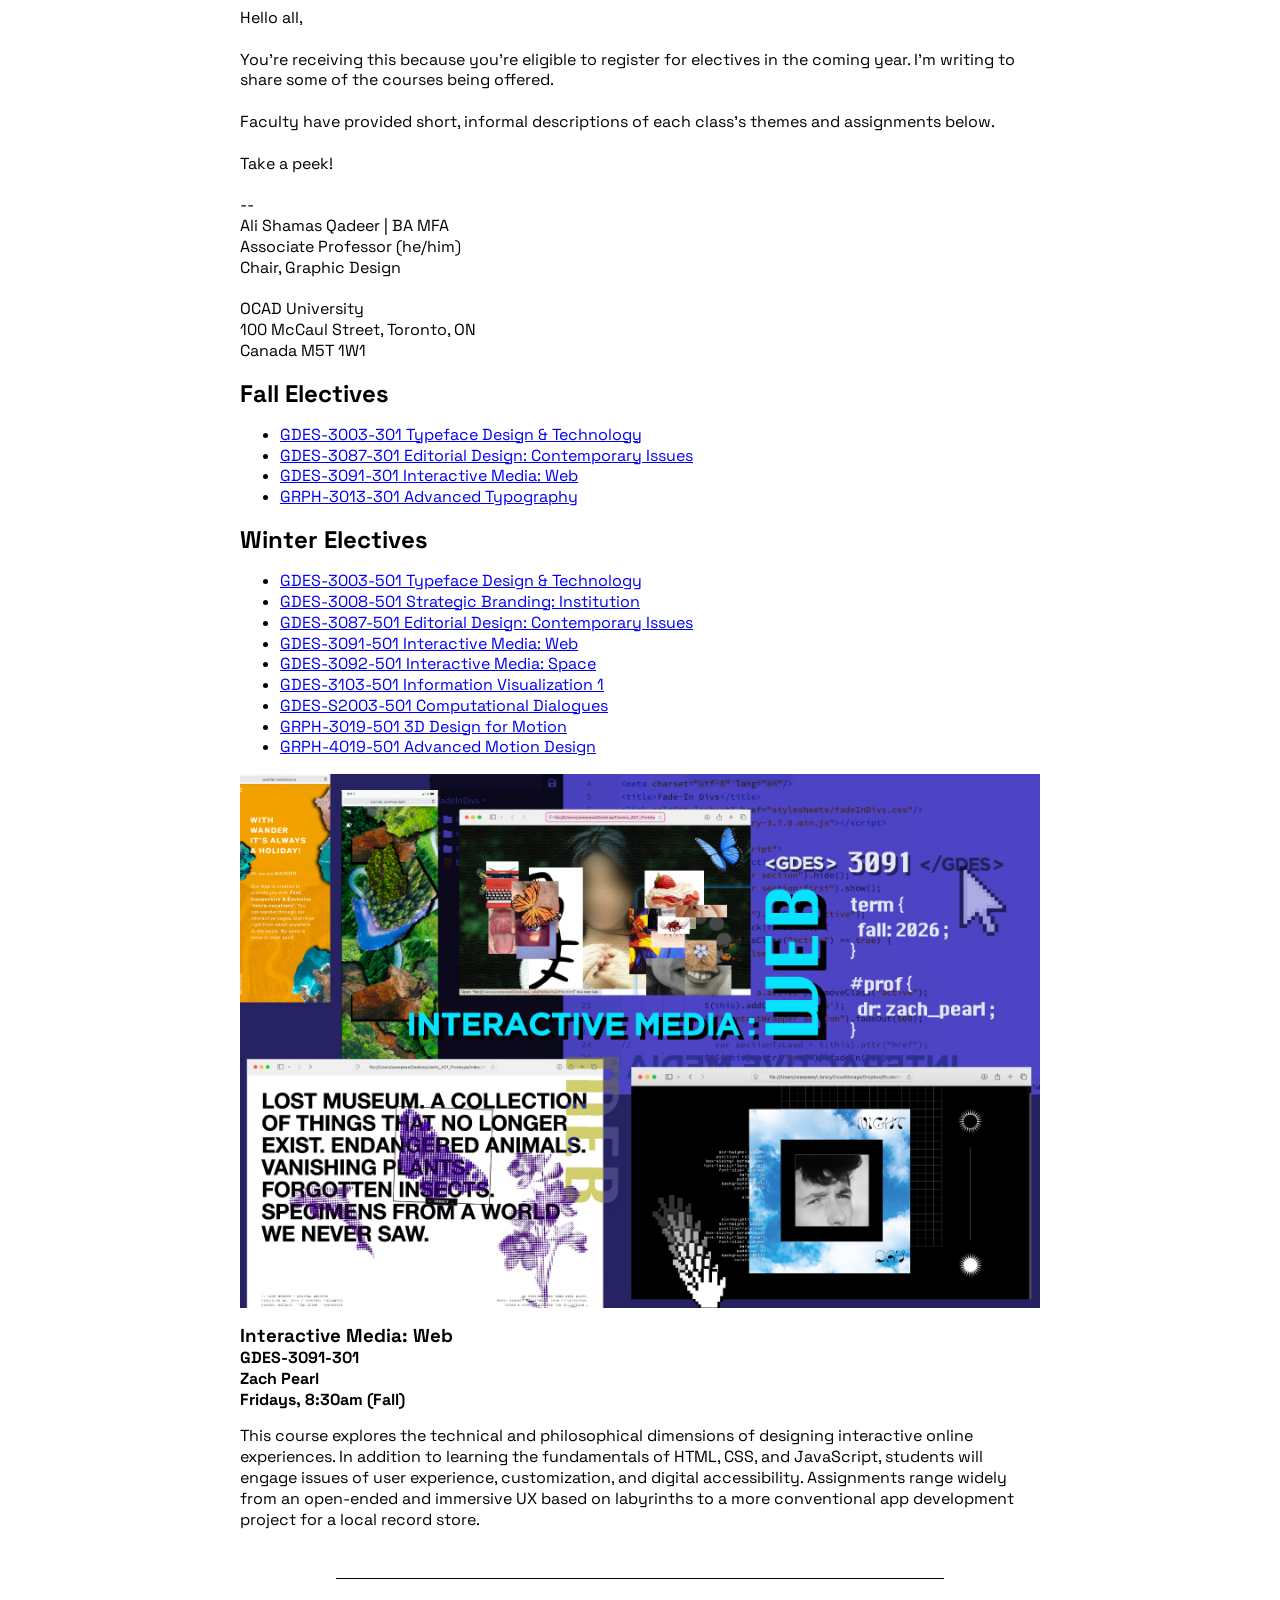
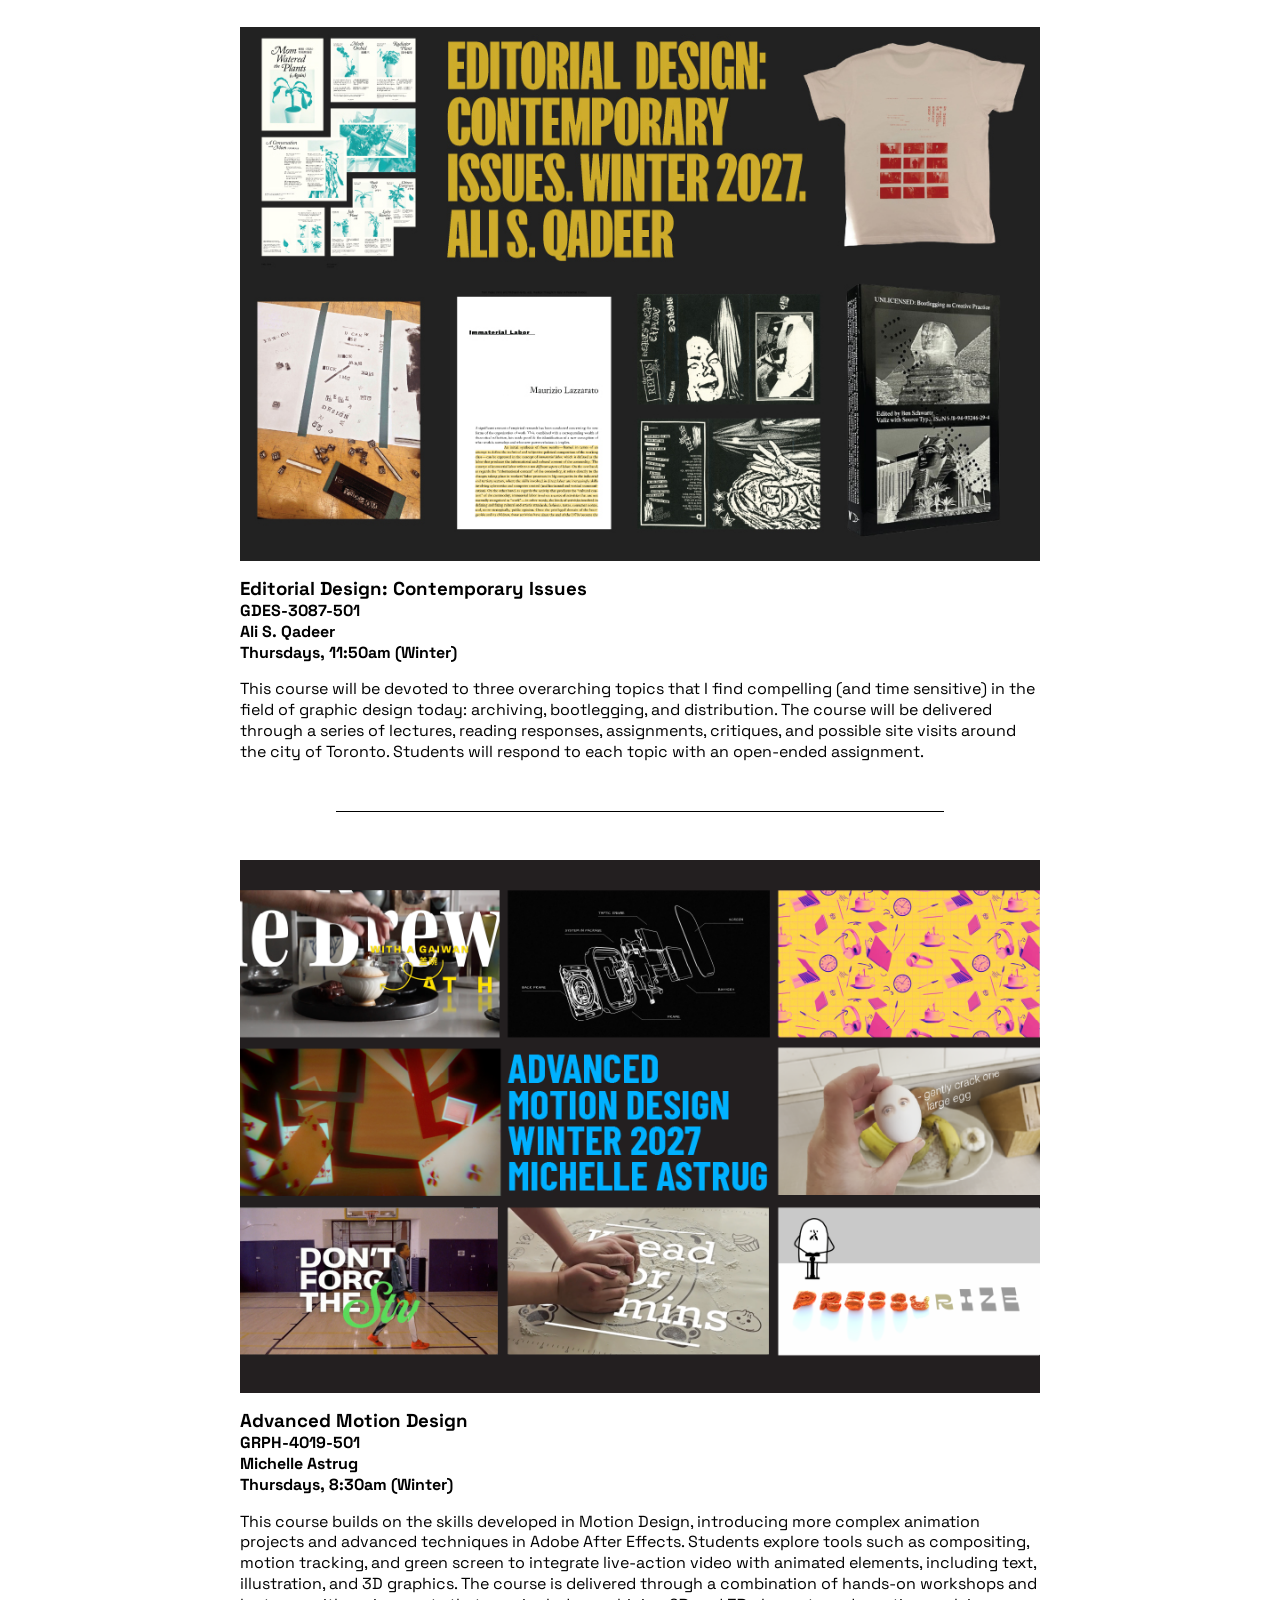
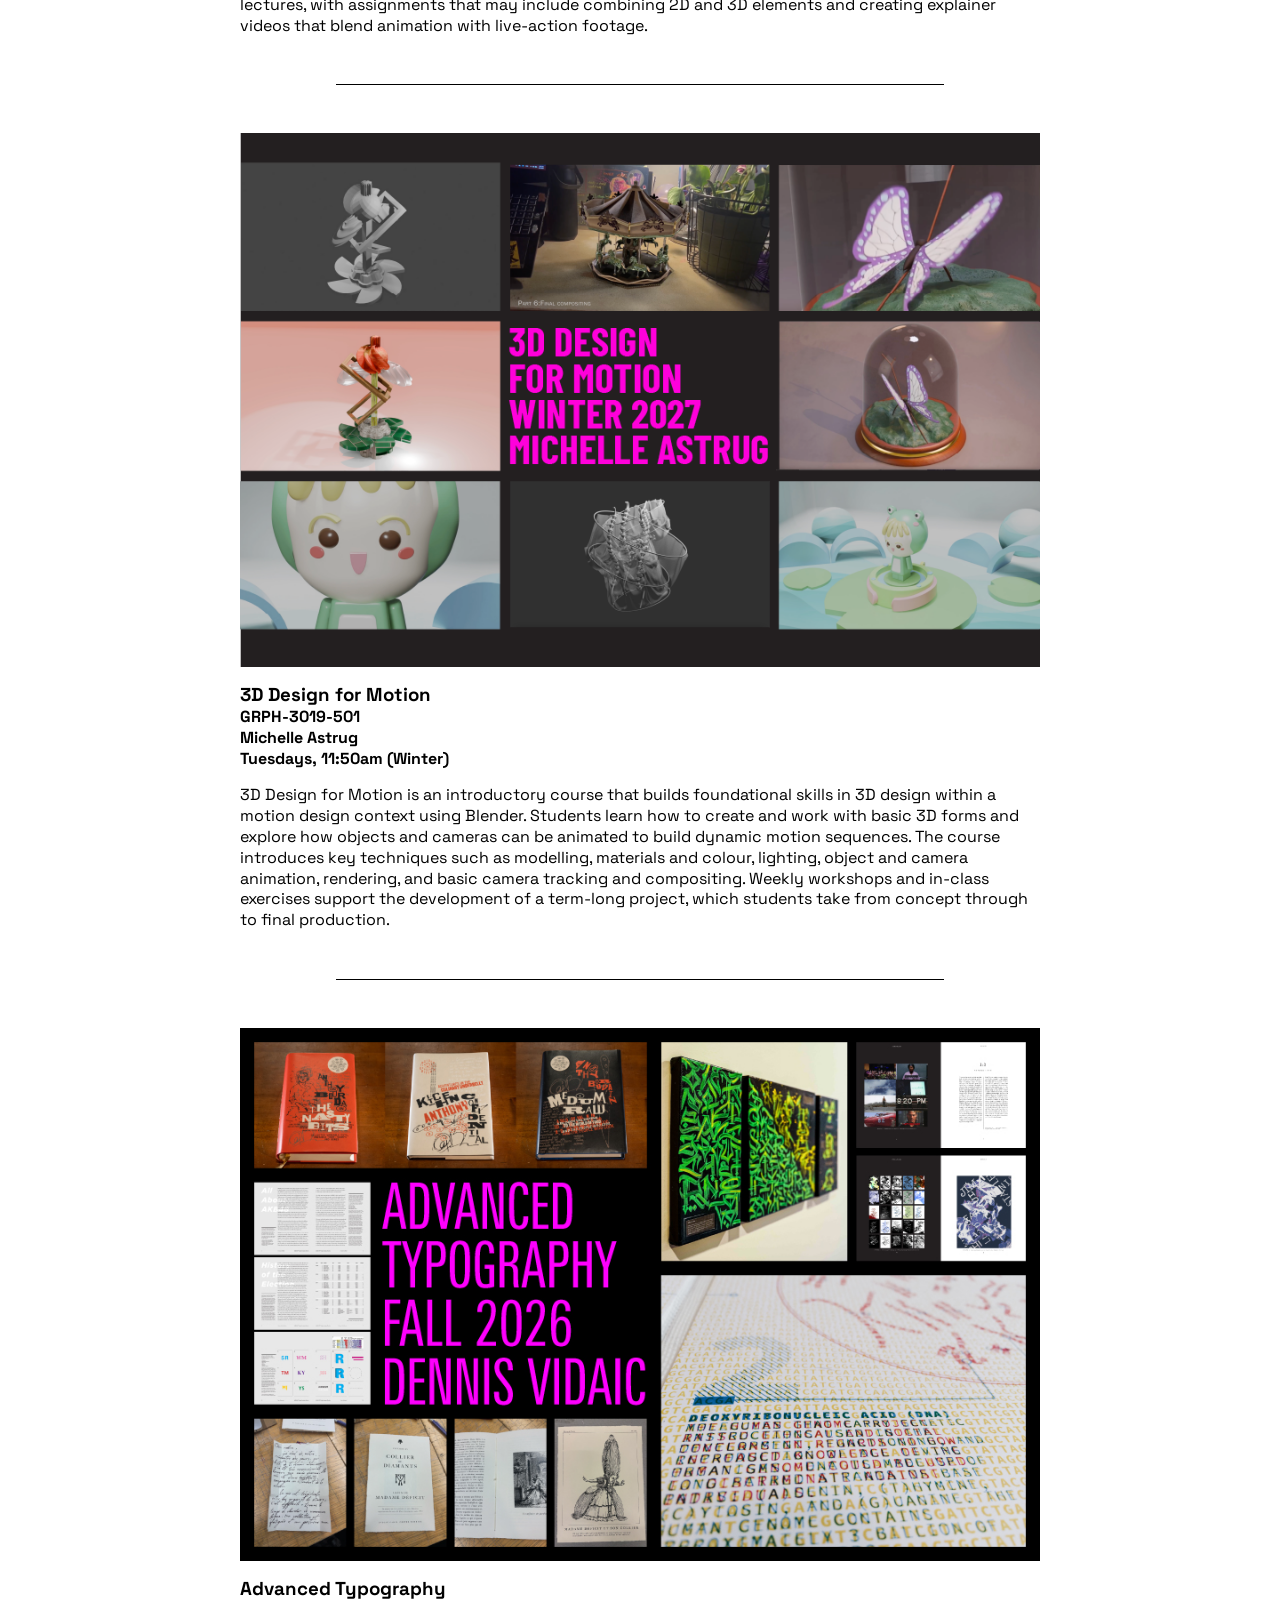
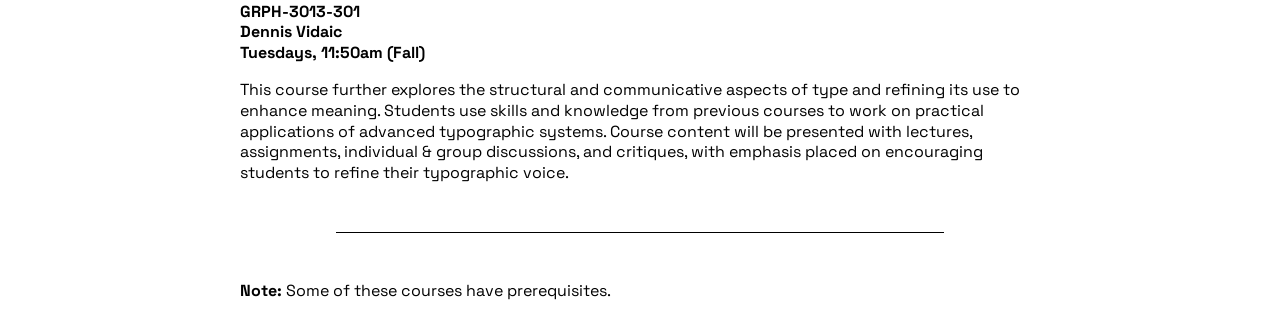
==== index.html @ a7bbde80 "template being built." ====
<html>
    <head>
        <style>

            @import url('https://fonts.googleapis.com/css2?family=Space+Grotesk:wght@300..700&display=swap');
            body {
                font-family:"Space Grotesk", Arial, Helvetica, sans-serif;
                line-height:1.3;
            }


            img {
                max-width:100%;
                margin-bottom:1em;
            }

            .container {
                max-width:800px;
                margin:auto;
            }

            h1, h2, h3, h4 {
                margin: 0;
            }

            p {
                margin-bottom:1em;
            }

            hr {
                border:none;
                border-top:1px solid #000;
                margin:3em 6em;
            }
        </style>
    </head>
    <body>
        <div class="container">
            <p>
Hello all,
<br /><br />
You’re receiving this because you’re eligible to register for electives in the coming year. I’m writing to share some of the courses being offered.
<br /><br />
Faculty have provided short, informal descriptions of each class’s themes and assignments below.
<br /><br />
Take a peek!
<br /><br />
-- <br />
Ali Shamas Qadeer | BA MFA<br />
Associate Professor (he/him)<br />
Chair, Graphic Design<br />
<br />
OCAD University<br />
100 McCaul Street, Toronto, ON<br />
Canada M5T 1W1
</p>


<h2>Fall Electives</h2>
<ul>
<li><a href="#GDES-3003-301">GDES-3003-301 Typeface Design & Technology</a></li>
<li><a href="#GDES-3087-301">GDES-3087-301 Editorial Design: Contemporary Issues</a></li>
<li><a href="#GDES-3091-301">GDES-3091-301 Interactive Media: Web</a></li>
<li><a href="#GRPH-3013-301">GRPH-3013-301 Advanced Typography</a></li>
</ul>

<h2>Winter Electives</h2>
<ul>
<li><a href="#GDES-3003-501">GDES-3003-501 Typeface Design & Technology</a></li>
<li><a href="#GDES-3008-501">GDES-3008-501 Strategic Branding: Institution</a></li>
<li><a href="#GDES-3087-501">GDES-3087-501 Editorial Design: Contemporary Issues</a></li>
<li><a href="#GDES-3091-501">GDES-3091-501 Interactive Media: Web</a></li>
<li><a href="#GDES-3092-501">GDES-3092-501 Interactive Media: Space</a></li>
<li><a href="#GDES-3103-501">GDES-3103-501 Information Visualization 1</a></li>
<li><a href="#GDES-S2003-501">GDES-S2003-501 Computational Dialogues</a></li>
<li><a href="#GRPH-3019-501">GRPH-3019-501 3D Design for Motion</a></li>
<li><a href="#GRPH-4019-501">GRPH-4019-501 Advanced Motion Design</a></li>
</ul>


<div class="course" id="GDES-3091-301">
    <img src="image/GDES-3091-301.jpg" />
<h3>Interactive Media: Web</h3>
<h4>GDES-3091-301</h4>
<h4>Zach Pearl</h4>
<h4>Fridays, 8:30am (Fall)</h4>
<p>
This course explores the technical and philosophical dimensions of designing interactive online experiences. In addition to learning the fundamentals of HTML, CSS, and JavaScript, students will engage issues of user experience, customization, and digital accessibility. Assignments range widely from an open-ended and immersive UX based on labyrinths to a more conventional app development project for a local record store.
</p>
</div>

<hr  / >

<div class="course" id="GDES-3087-501">
    <img src="image/GDES-3087-501.jpg" />
<h3>Editorial Design: Contemporary Issues</h3>
<h4>GDES-3087-501</h4>
<h4>Ali S. Qadeer</h4>
<h4>Thursdays, 11:50am (Winter)</h4>
<p>
This course will be devoted to three overarching topics that I find compelling (and time sensitive) in the field of graphic design today: archiving, bootlegging, and distribution. The course will be delivered through a series of lectures, reading responses, assignments, critiques, and possible site visits around the city of Toronto. Students will respond to each topic with an open-ended assignment. 
</p>
</div>

<hr  / >

<div class="course" id="GRPH-4019-501">
    <img src="image/GRPH-4019-501.png" />
<h3>Advanced Motion Design</h3>
<h4>GRPH-4019-501</h4>
<h4>Michelle Astrug</h4>
<h4>Thursdays, 8:30am (Winter)</h4>
<p>
This course builds on the skills developed in Motion Design, introducing more complex animation projects and advanced techniques in Adobe After Effects. Students explore tools such as compositing, motion tracking, and green screen to integrate live-action video with animated elements, including text, illustration, and 3D graphics. The course is delivered through a combination of hands-on workshops and lectures, with assignments that may include combining 2D and 3D elements and creating explainer videos that blend animation with live-action footage.
</p>
</div>

<hr  / >

<div class="course" id="GRPH-3019-501">
    <img src="image/GRPH-3019-501.png" />
<h3>3D Design for Motion</h3>
<h4>GRPH-3019-501</h4>
<h4>Michelle Astrug</h4>
<h4>Tuesdays, 11:50am (Winter)</h4>
<p>
3D Design for Motion is an introductory course that builds foundational skills in 3D design within a motion design context using Blender. Students learn how to create and work with basic 3D forms and explore how objects and cameras can be animated to build dynamic motion sequences. The course introduces key techniques such as modelling, materials and colour, lighting, object and camera animation, rendering, and basic camera tracking and compositing. Weekly workshops and in-class exercises support the development of a term-long project, which students take from concept through to final production.
</p>
</div>

<hr  / >

<div class="course" id="GRPH-3013-301">
    <img src="image/GRPH-3013-301.jpg" />
<h3>Advanced Typography</h3>
<h4>GRPH-3013-301</h4>
<h4>Dennis Vidaic</h4>
<h4>Tuesdays, 11:50am (Fall)</h4>
<p>
This course further explores the structural and communicative aspects of type and refining its use to enhance meaning. Students use skills and knowledge from previous courses to work on practical applications of advanced typographic systems. Course content will be presented with lectures, assignments, individual & group discussions, and critiques, with emphasis placed on encouraging students to refine their typographic voice.
</p>
</div>

<hr  / >

<p>
    <strong>Note:</strong> Some of these courses have prerequisites. 
</p>

        </div>
    </body>
</html>
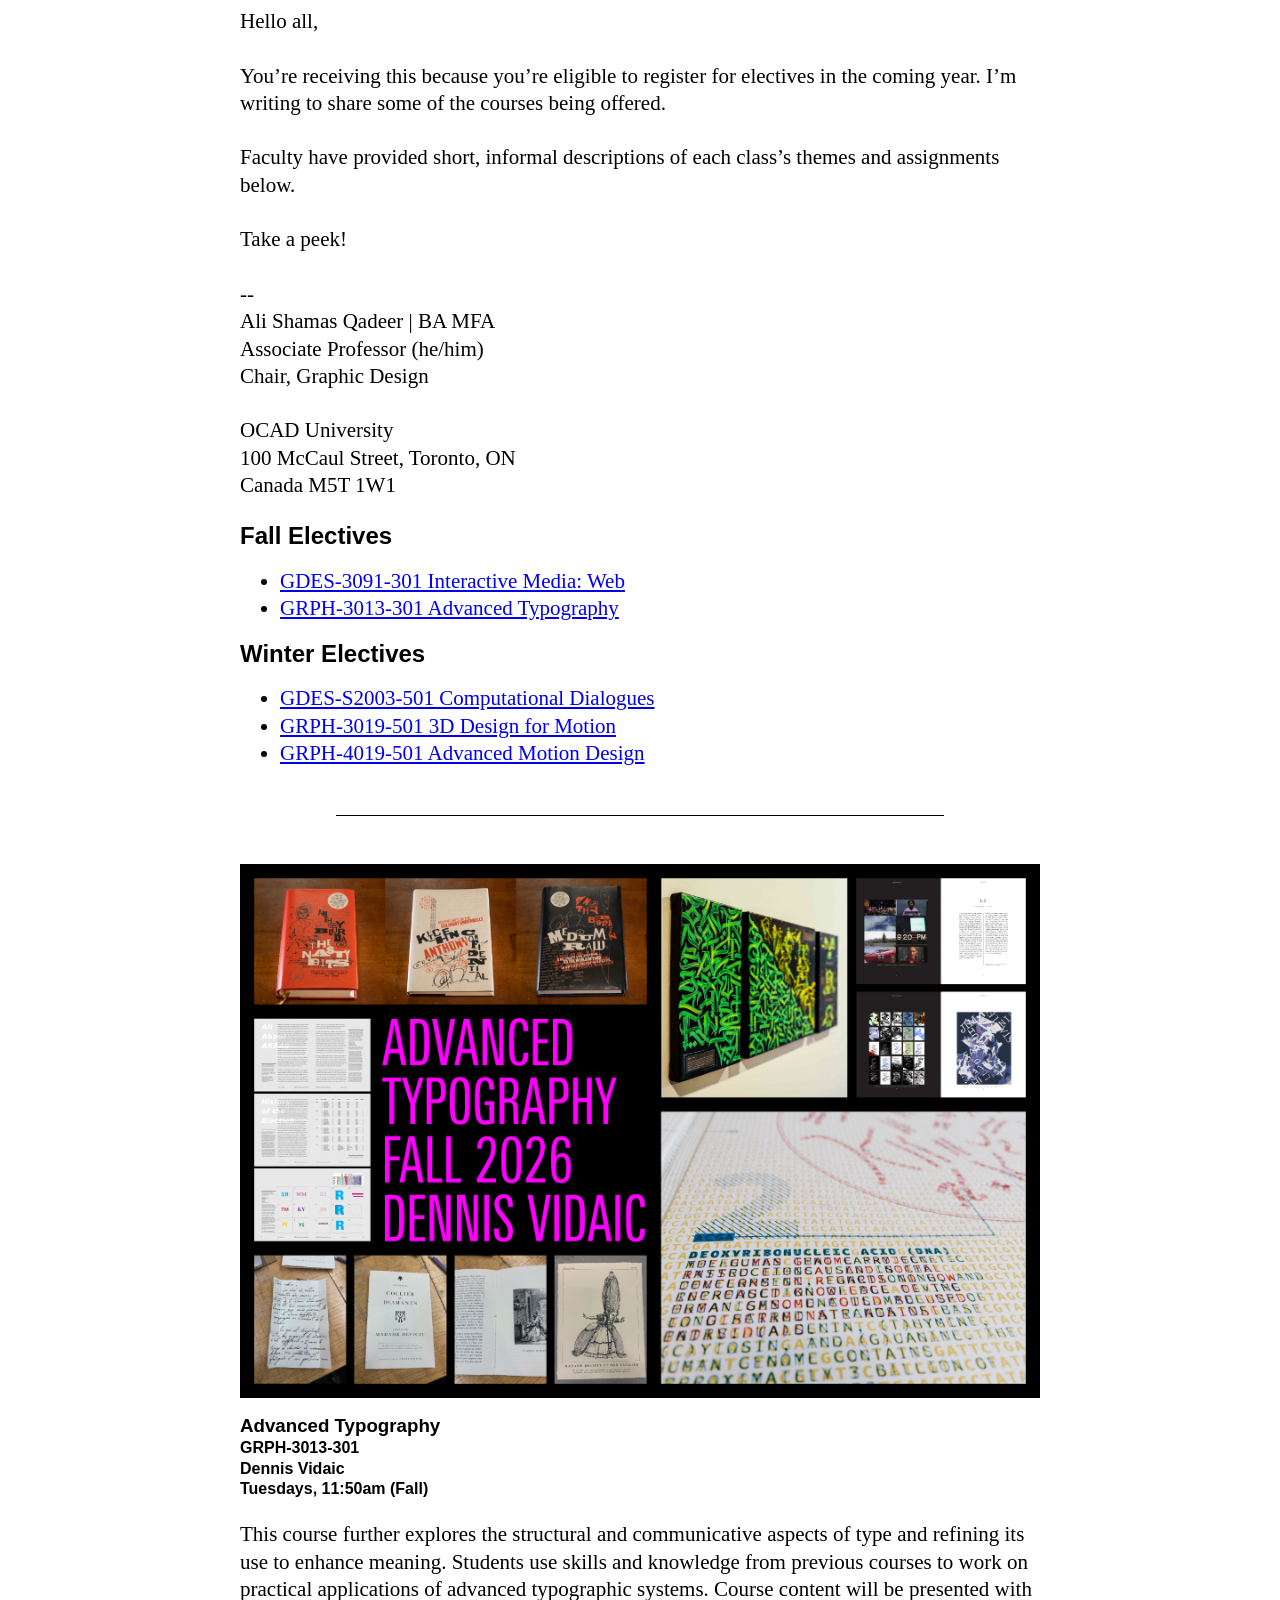
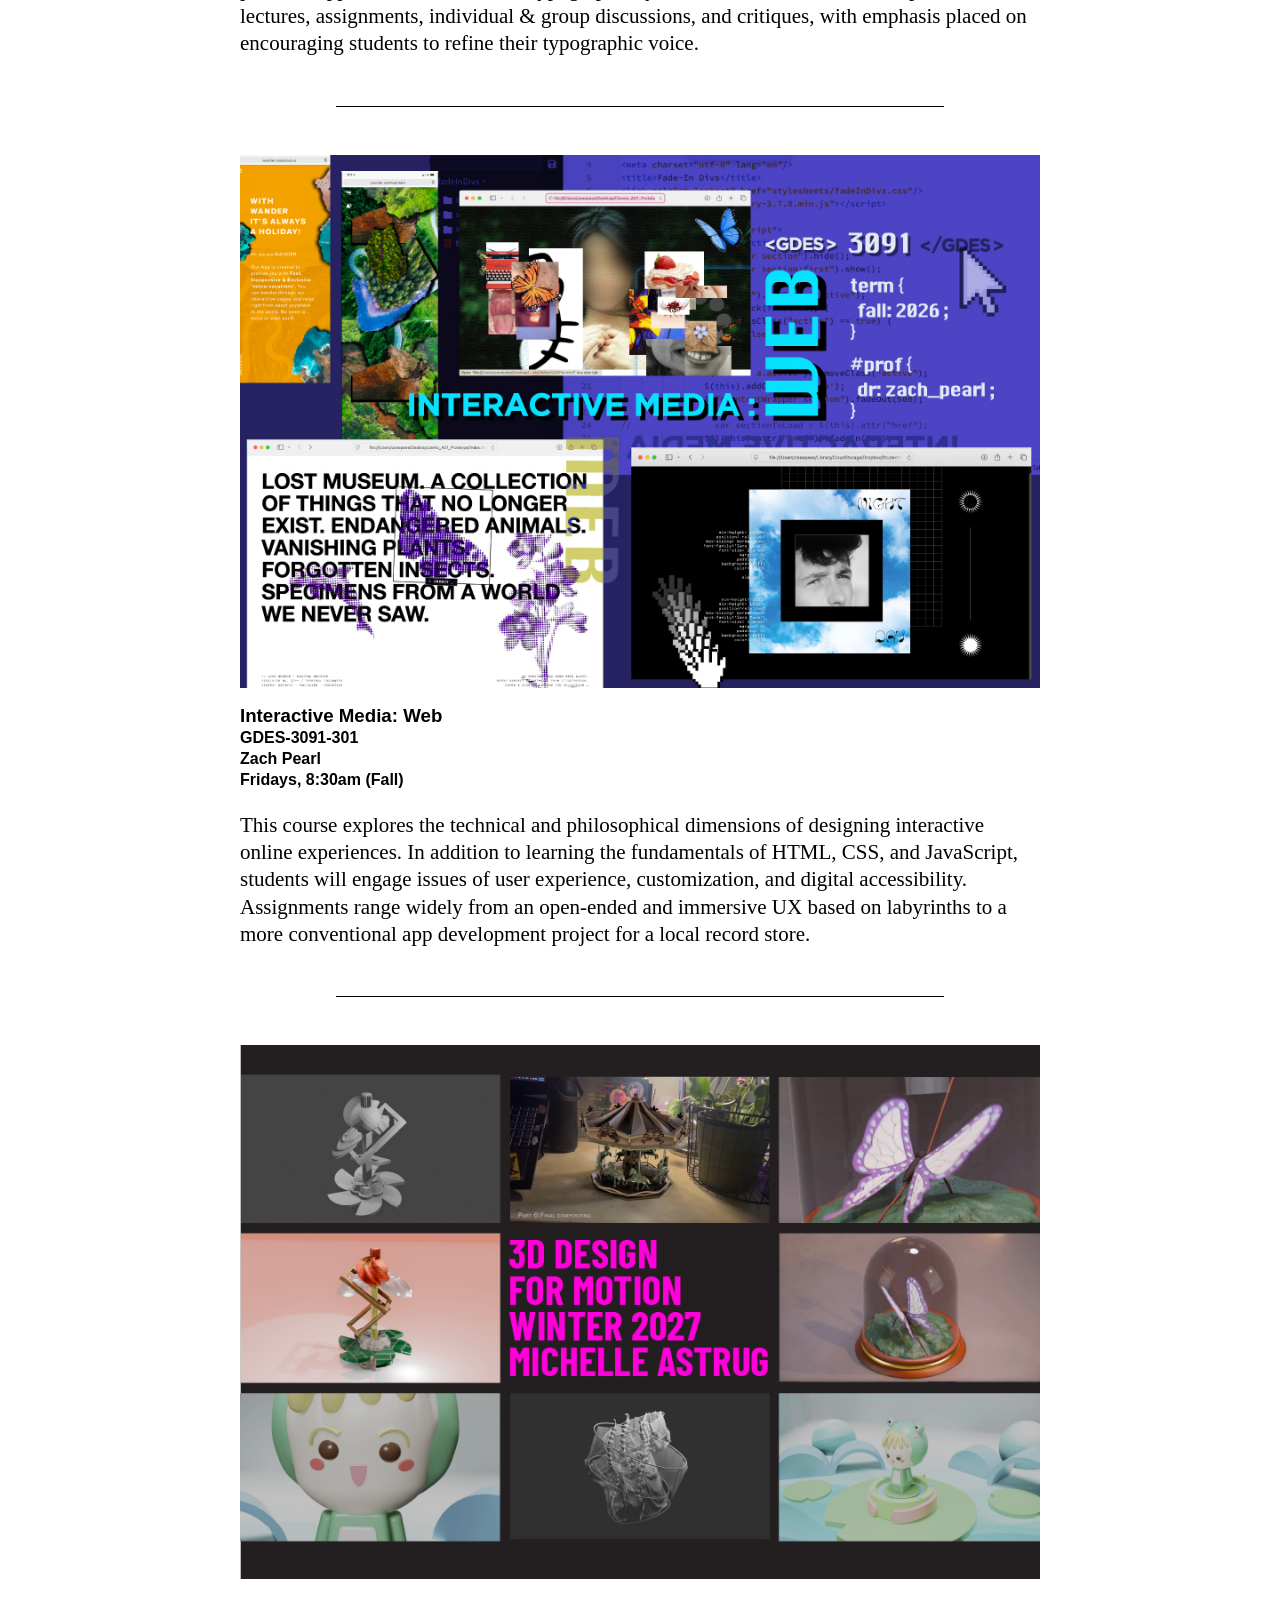
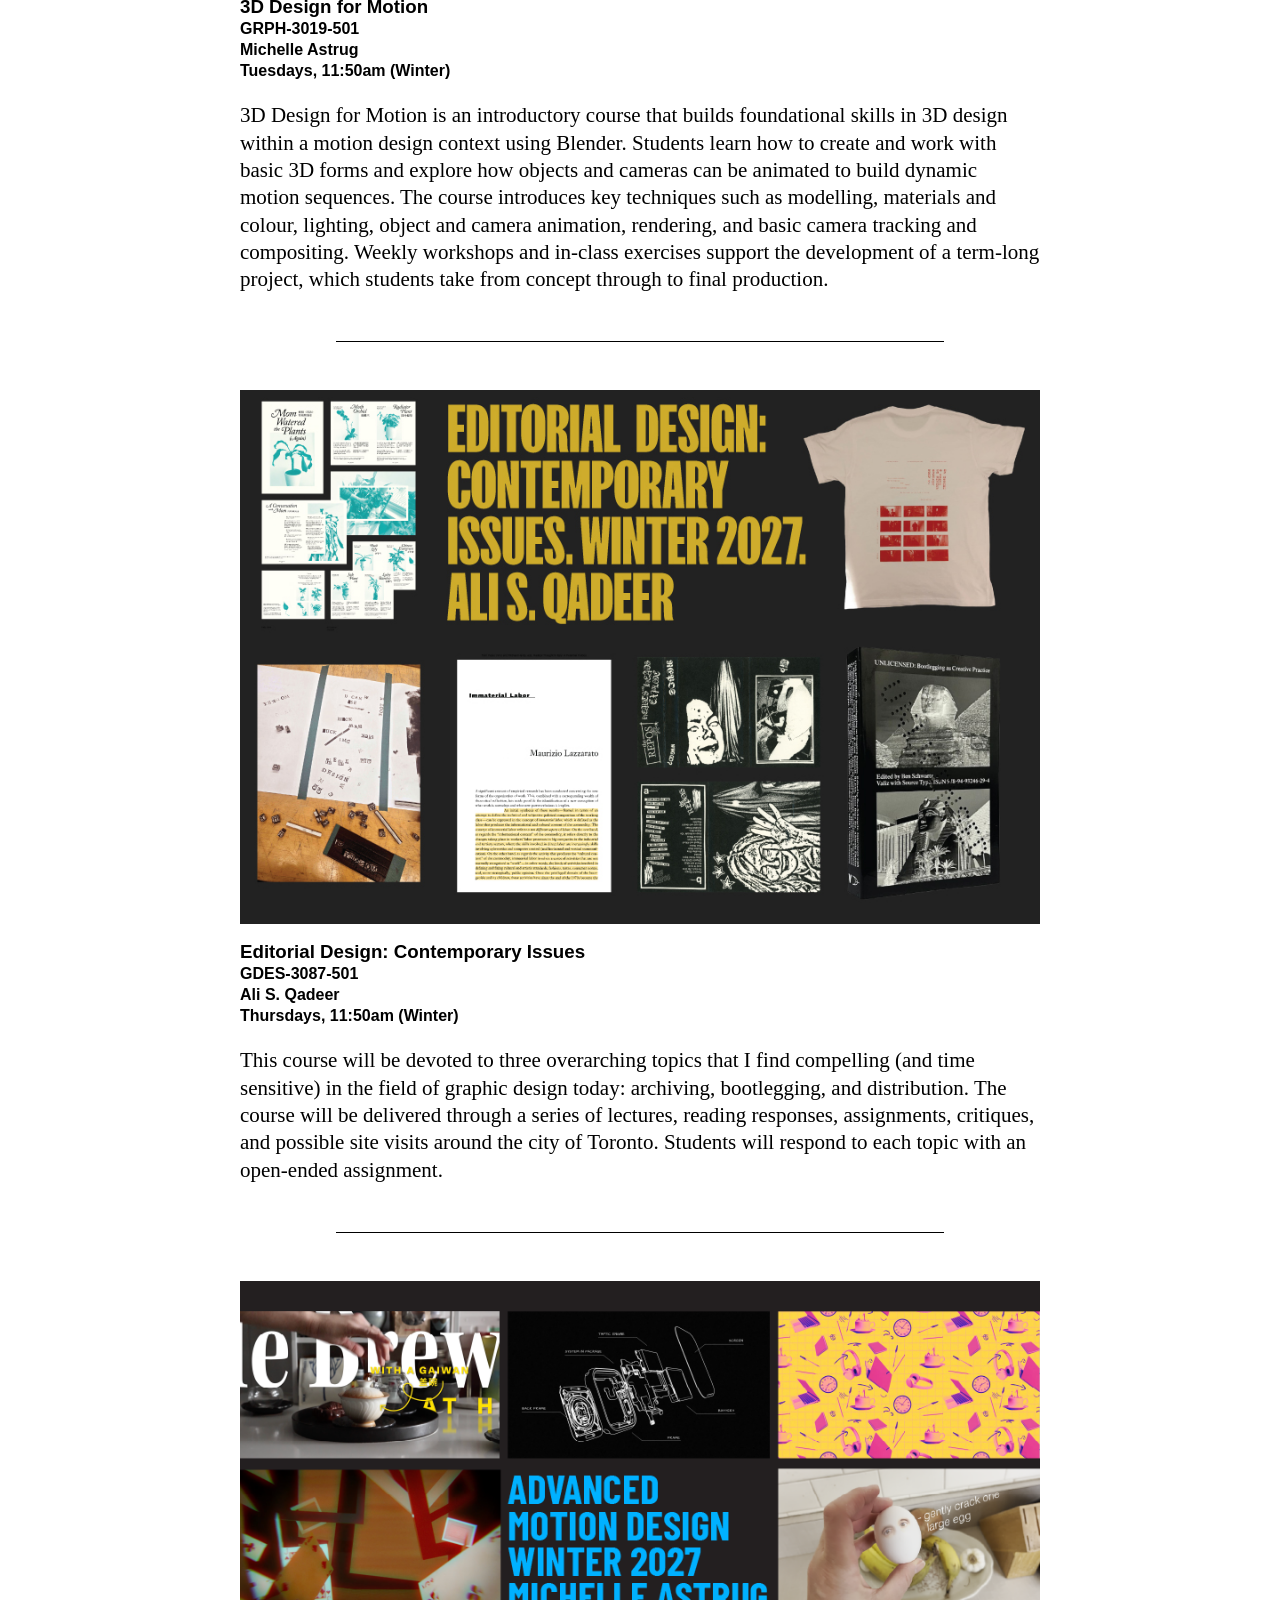
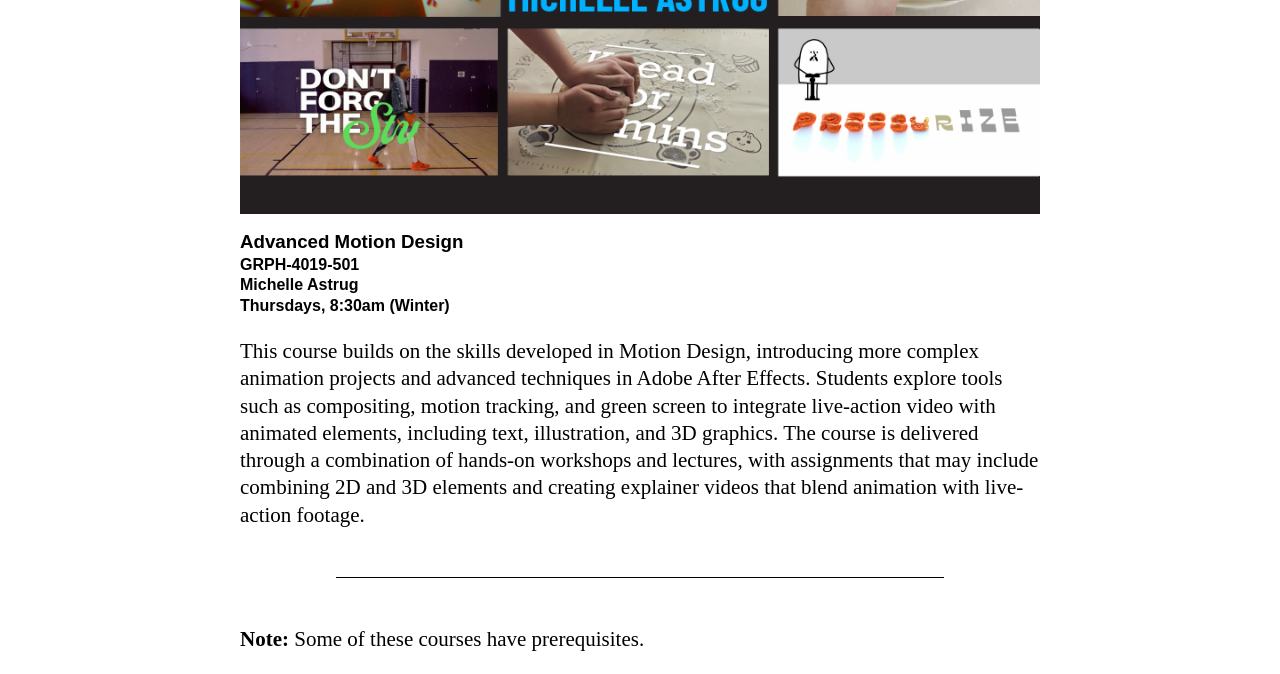
==== commit 14545042: "reorg a bit." ====
--- a/index.html
+++ b/index.html
@@ -4,8 +4,9 @@
 
             @import url('https://fonts.googleapis.com/css2?family=Space+Grotesk:wght@300..700&display=swap');
             body {
-                font-family:"Space Grotesk", Arial, Helvetica, sans-serif;
+                font-family:"Times New Roman", serif;
                 line-height:1.3;
+                
             }
 
 
@@ -21,10 +22,16 @@
 
             h1, h2, h3, h4 {
                 margin: 0;
+                font-family:Arial, Helvetica, sans-serif
             }
 
             p {
                 margin-bottom:1em;
+                font-size:21px;
+            }
+
+            li {
+                font-size:21px;
             }
 
             hr {
@@ -58,25 +65,40 @@
 
 <h2>Fall Electives</h2>
 <ul>
-<li><a href="#GDES-3003-301">GDES-3003-301 Typeface Design & Technology</a></li>
-<li><a href="#GDES-3087-301">GDES-3087-301 Editorial Design: Contemporary Issues</a></li>
+<!-- <li><a href="#GDES-3003-301">GDES-3003-301 Typeface Design & Technology</a></li>
+<li><a href="#GDES-3087-301">GDES-3087-301 Editorial Design: Contemporary Issues</a></li> -->
 <li><a href="#GDES-3091-301">GDES-3091-301 Interactive Media: Web</a></li>
 <li><a href="#GRPH-3013-301">GRPH-3013-301 Advanced Typography</a></li>
 </ul>
 
 <h2>Winter Electives</h2>
 <ul>
-<li><a href="#GDES-3003-501">GDES-3003-501 Typeface Design & Technology</a></li>
-<li><a href="#GDES-3008-501">GDES-3008-501 Strategic Branding: Institution</a></li>
+<!-- <li><a href="#GDES-3003-501">GDES-3003-501 Typeface Design & Technology</a></li>
+<li><a href="#GDES-3008-501">GDES-3008-501 Strategic Branding: Institution</a></li> 
 <li><a href="#GDES-3087-501">GDES-3087-501 Editorial Design: Contemporary Issues</a></li>
 <li><a href="#GDES-3091-501">GDES-3091-501 Interactive Media: Web</a></li>
 <li><a href="#GDES-3092-501">GDES-3092-501 Interactive Media: Space</a></li>
-<li><a href="#GDES-3103-501">GDES-3103-501 Information Visualization 1</a></li>
+<li><a href="#GDES-3103-501">GDES-3103-501 Information Visualization 1</a></li>-->
 <li><a href="#GDES-S2003-501">GDES-S2003-501 Computational Dialogues</a></li>
 <li><a href="#GRPH-3019-501">GRPH-3019-501 3D Design for Motion</a></li>
 <li><a href="#GRPH-4019-501">GRPH-4019-501 Advanced Motion Design</a></li>
 </ul>
 
+<hr />
+
+
+<div class="course" id="GRPH-3013-301">
+    <img src="image/GRPH-3013-301.jpg" />
+<h3>Advanced Typography</h3>
+<h4>GRPH-3013-301</h4>
+<h4>Dennis Vidaic</h4>
+<h4>Tuesdays, 11:50am (Fall)</h4>
+<p>
+This course further explores the structural and communicative aspects of type and refining its use to enhance meaning. Students use skills and knowledge from previous courses to work on practical applications of advanced typographic systems. Course content will be presented with lectures, assignments, individual & group discussions, and critiques, with emphasis placed on encouraging students to refine their typographic voice.
+</p>
+</div>
+
+<hr  / >
 
 <div class="course" id="GDES-3091-301">
     <img src="image/GDES-3091-301.jpg" />
@@ -86,6 +108,19 @@
 <h4>Fridays, 8:30am (Fall)</h4>
 <p>
 This course explores the technical and philosophical dimensions of designing interactive online experiences. In addition to learning the fundamentals of HTML, CSS, and JavaScript, students will engage issues of user experience, customization, and digital accessibility. Assignments range widely from an open-ended and immersive UX based on labyrinths to a more conventional app development project for a local record store.
+</p>
+</div>
+
+<hr  / >
+
+<div class="course" id="GRPH-3019-501">
+    <img src="image/GRPH-3019-501.png" />
+<h3>3D Design for Motion</h3>
+<h4>GRPH-3019-501</h4>
+<h4>Michelle Astrug</h4>
+<h4>Tuesdays, 11:50am (Winter)</h4>
+<p>
+3D Design for Motion is an introductory course that builds foundational skills in 3D design within a motion design context using Blender. Students learn how to create and work with basic 3D forms and explore how objects and cameras can be animated to build dynamic motion sequences. The course introduces key techniques such as modelling, materials and colour, lighting, object and camera animation, rendering, and basic camera tracking and compositing. Weekly workshops and in-class exercises support the development of a term-long project, which students take from concept through to final production.
 </p>
 </div>
 
@@ -117,31 +152,7 @@
 
 <hr  / >
 
-<div class="course" id="GRPH-3019-501">
-    <img src="image/GRPH-3019-501.png" />
-<h3>3D Design for Motion</h3>
-<h4>GRPH-3019-501</h4>
-<h4>Michelle Astrug</h4>
-<h4>Tuesdays, 11:50am (Winter)</h4>
-<p>
-3D Design for Motion is an introductory course that builds foundational skills in 3D design within a motion design context using Blender. Students learn how to create and work with basic 3D forms and explore how objects and cameras can be animated to build dynamic motion sequences. The course introduces key techniques such as modelling, materials and colour, lighting, object and camera animation, rendering, and basic camera tracking and compositing. Weekly workshops and in-class exercises support the development of a term-long project, which students take from concept through to final production.
-</p>
-</div>
 
-<hr  / >
-
-<div class="course" id="GRPH-3013-301">
-    <img src="image/GRPH-3013-301.jpg" />
-<h3>Advanced Typography</h3>
-<h4>GRPH-3013-301</h4>
-<h4>Dennis Vidaic</h4>
-<h4>Tuesdays, 11:50am (Fall)</h4>
-<p>
-This course further explores the structural and communicative aspects of type and refining its use to enhance meaning. Students use skills and knowledge from previous courses to work on practical applications of advanced typographic systems. Course content will be presented with lectures, assignments, individual & group discussions, and critiques, with emphasis placed on encouraging students to refine their typographic voice.
-</p>
-</div>
-
-<hr  / >
 
 <p>
     <strong>Note:</strong> Some of these courses have prerequisites. 
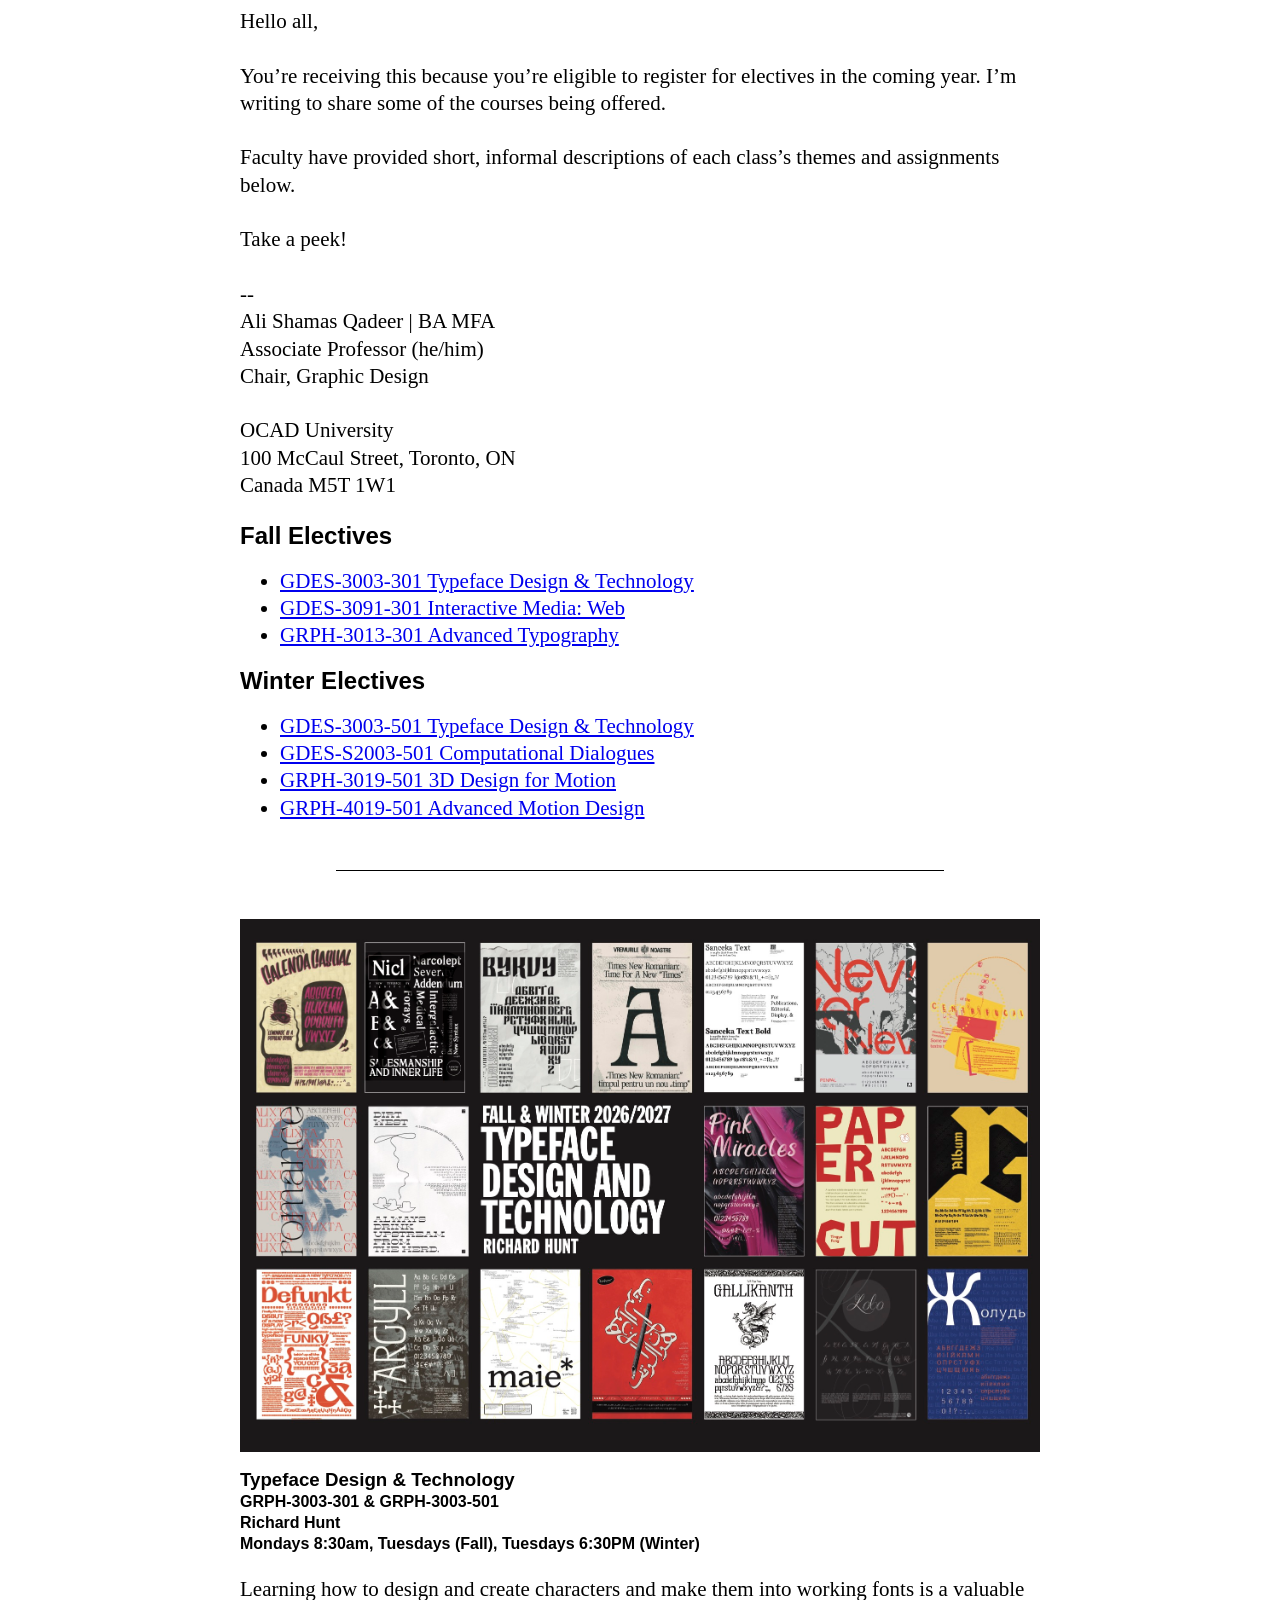
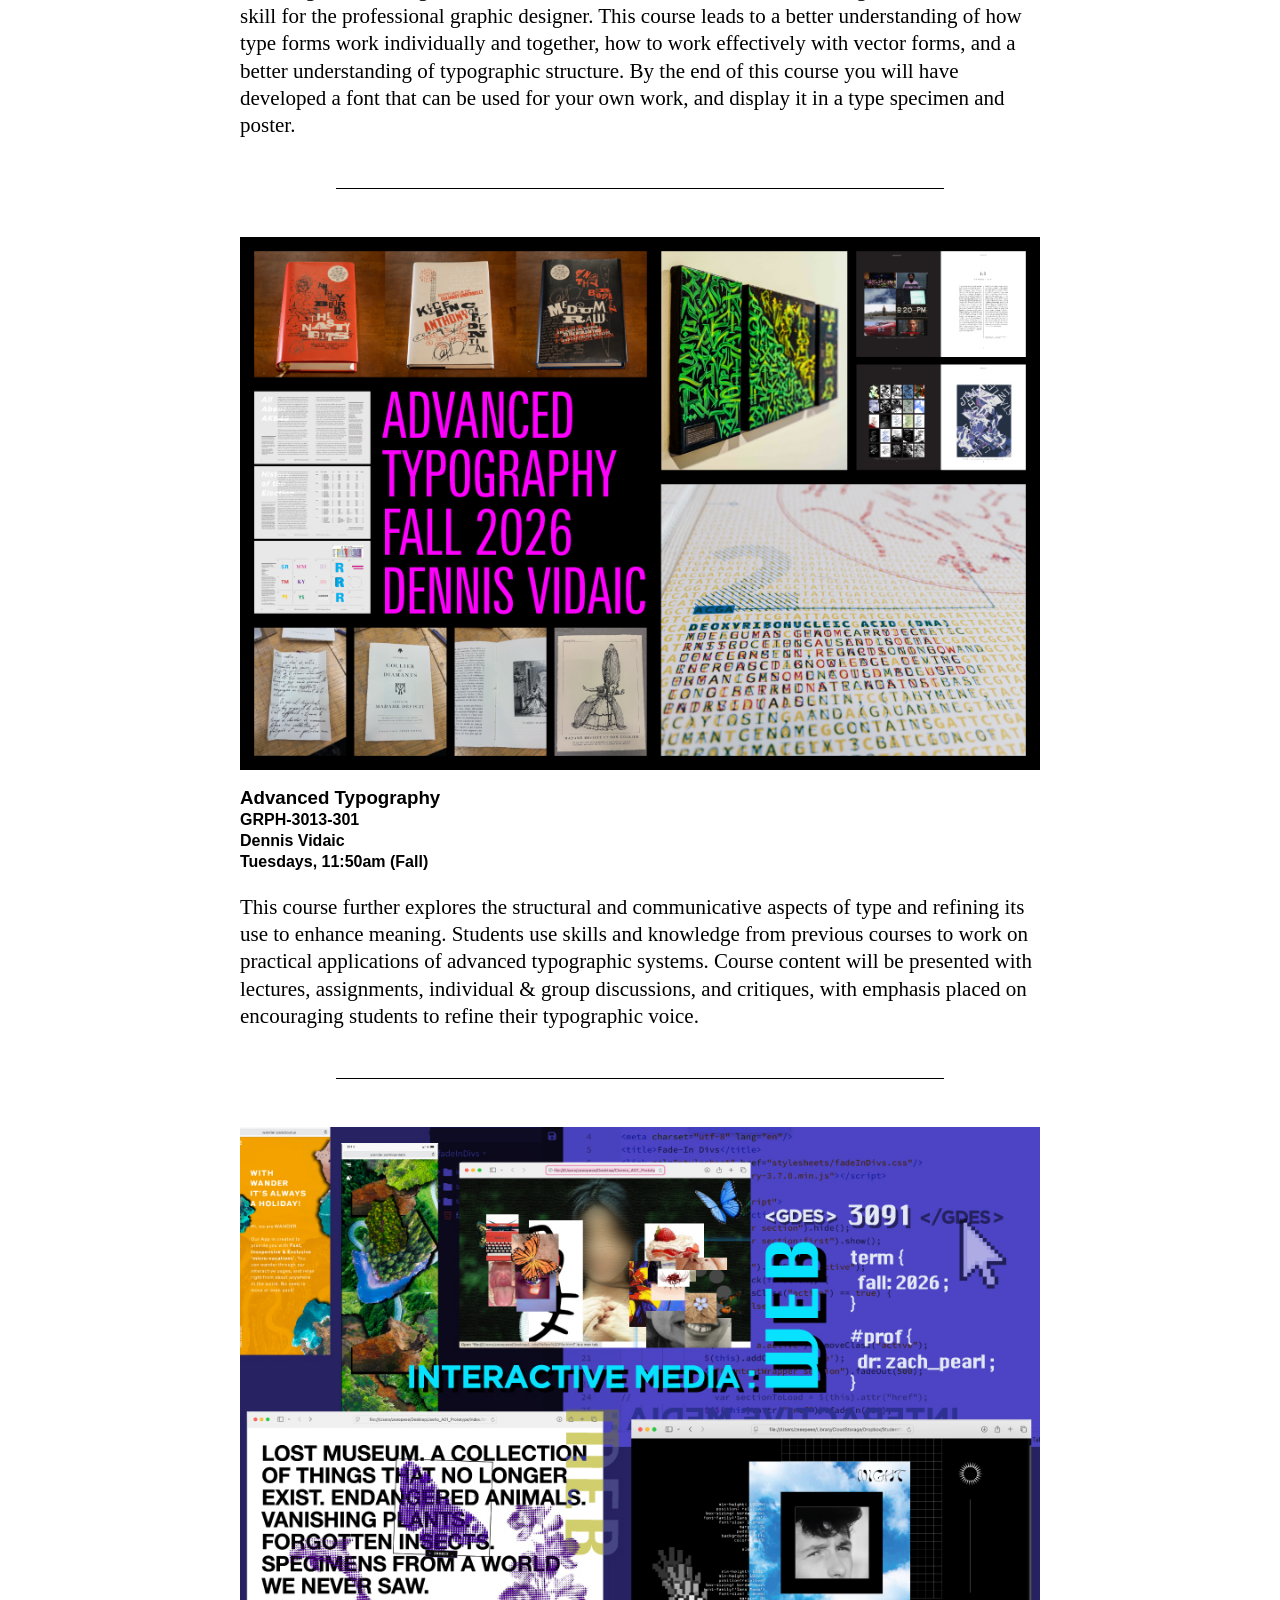
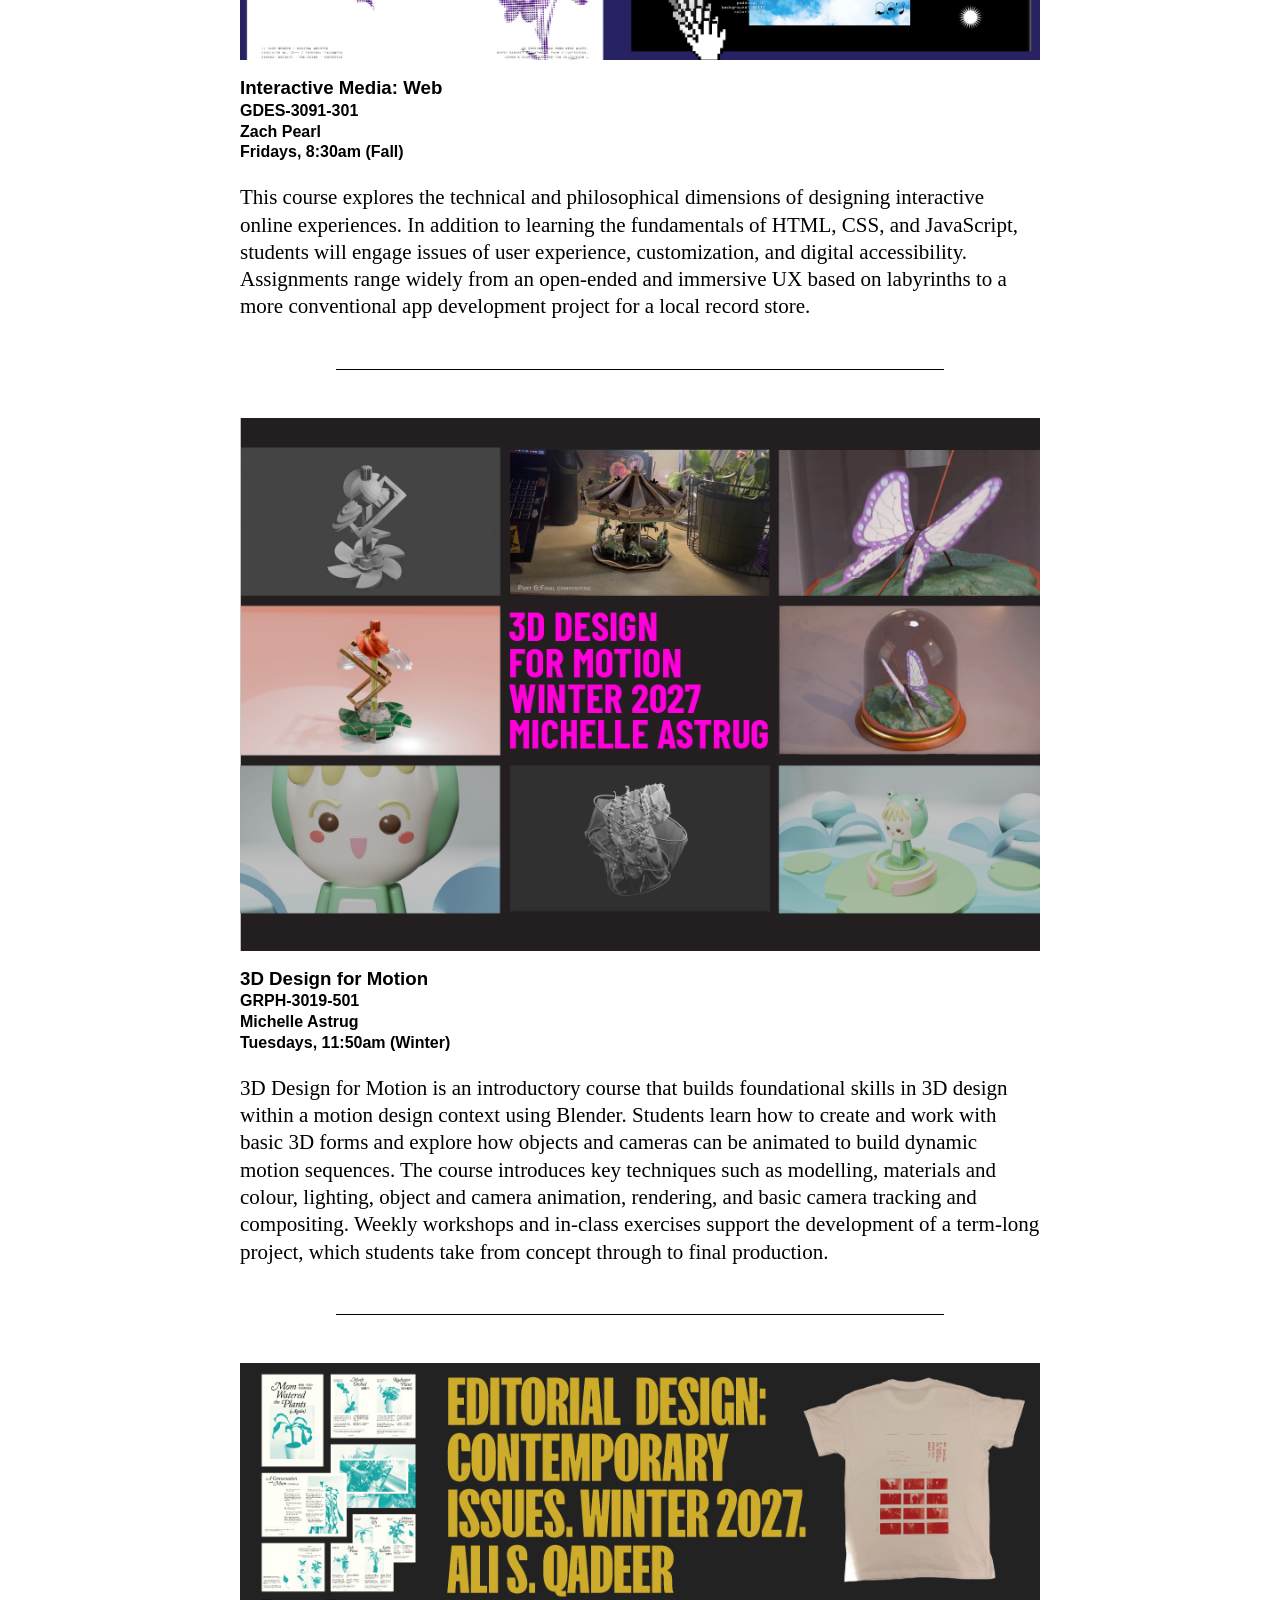
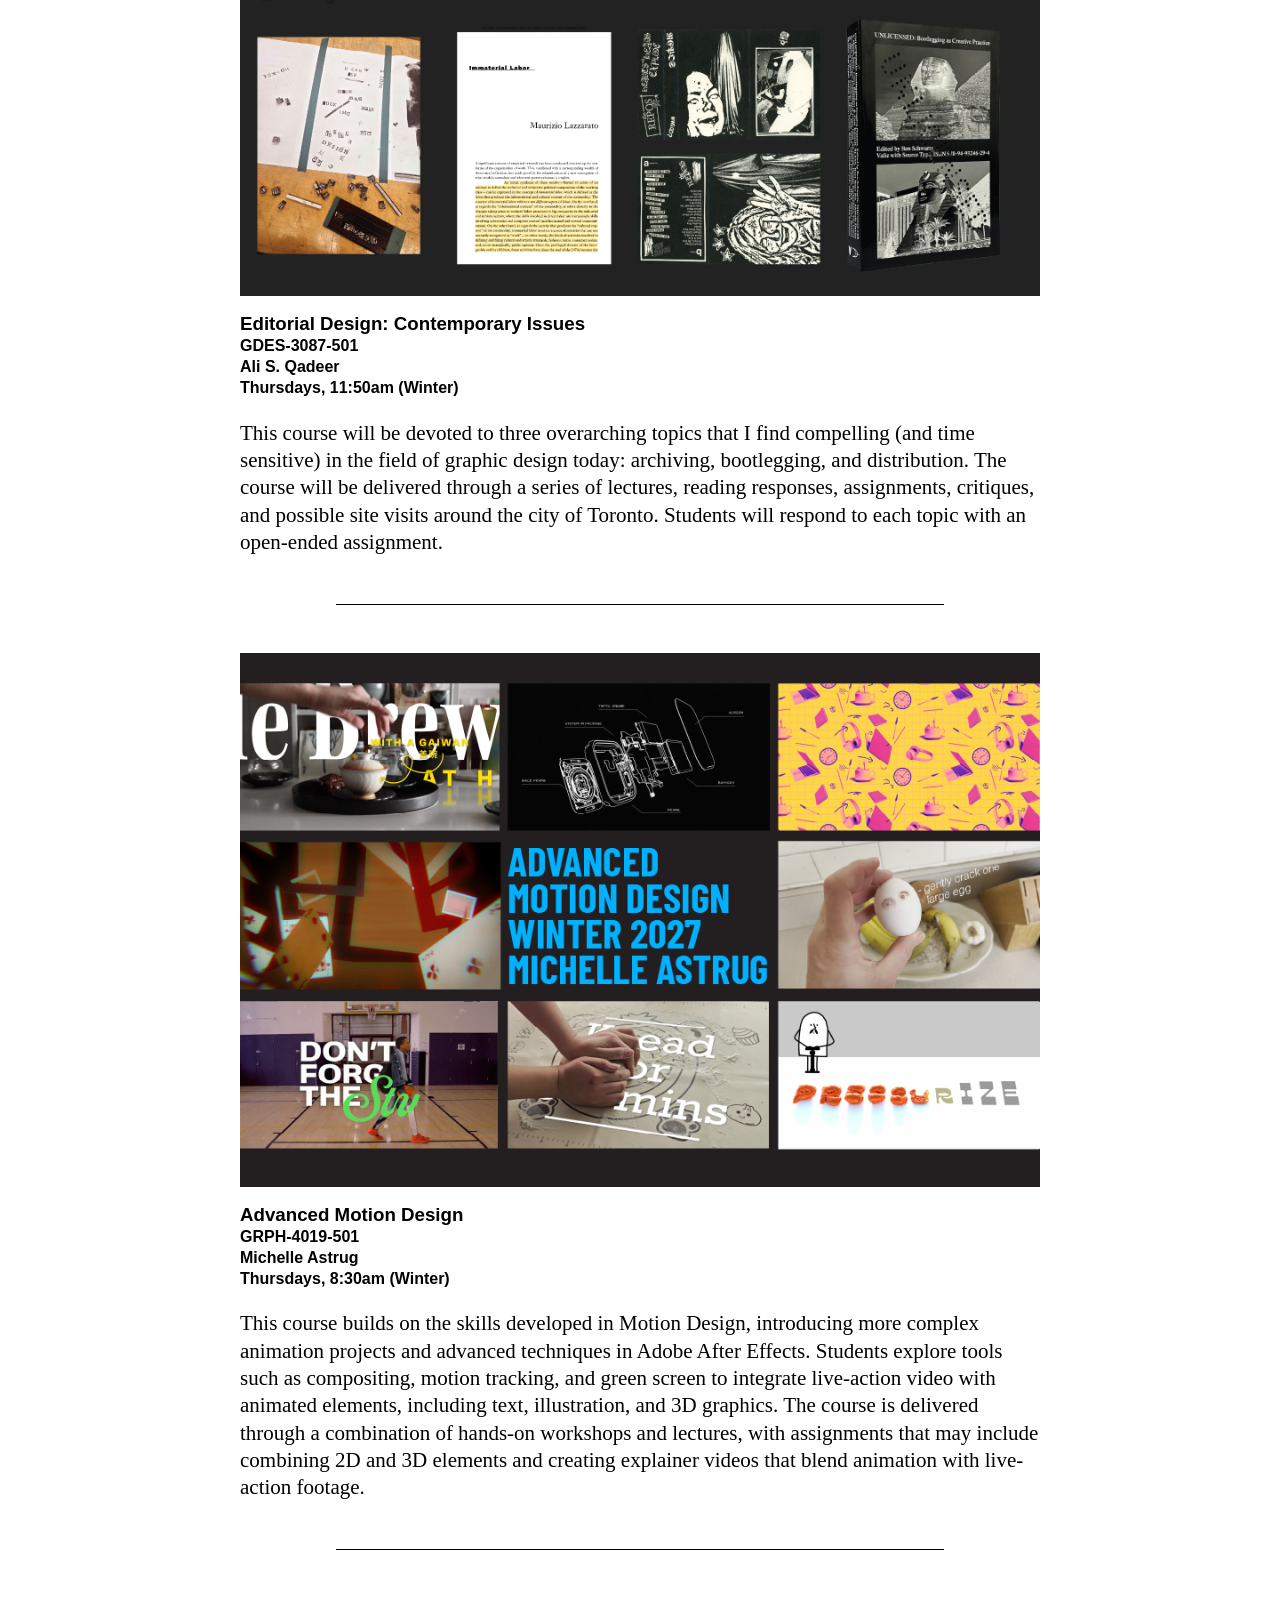
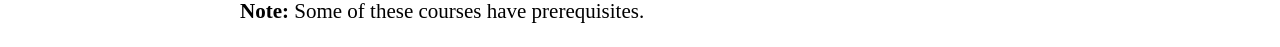
==== commit 523a9534: "added Richard" ====
--- a/index.html
+++ b/index.html
@@ -1,8 +1,6 @@
 <html>
     <head>
         <style>
-
-            @import url('https://fonts.googleapis.com/css2?family=Space+Grotesk:wght@300..700&display=swap');
             body {
                 font-family:"Times New Roman", serif;
                 line-height:1.3;
@@ -65,16 +63,16 @@
 
 <h2>Fall Electives</h2>
 <ul>
-<!-- <li><a href="#GDES-3003-301">GDES-3003-301 Typeface Design & Technology</a></li>
-<li><a href="#GDES-3087-301">GDES-3087-301 Editorial Design: Contemporary Issues</a></li> -->
+<li><a href="#GDES-3003">GDES-3003-301 Typeface Design & Technology</a></li>
+<!-- <li><a href="#GDES-3087-301">GDES-3087-301 Editorial Design: Contemporary Issues</a></li> -->
 <li><a href="#GDES-3091-301">GDES-3091-301 Interactive Media: Web</a></li>
 <li><a href="#GRPH-3013-301">GRPH-3013-301 Advanced Typography</a></li>
 </ul>
 
 <h2>Winter Electives</h2>
 <ul>
-<!-- <li><a href="#GDES-3003-501">GDES-3003-501 Typeface Design & Technology</a></li>
-<li><a href="#GDES-3008-501">GDES-3008-501 Strategic Branding: Institution</a></li> 
+<li><a href="#GDES-3003">GDES-3003-501 Typeface Design & Technology</a></li>
+<!-- <li><a href="#GDES-3008-501">GDES-3008-501 Strategic Branding: Institution</a></li> 
 <li><a href="#GDES-3087-501">GDES-3087-501 Editorial Design: Contemporary Issues</a></li>
 <li><a href="#GDES-3091-501">GDES-3091-501 Interactive Media: Web</a></li>
 <li><a href="#GDES-3092-501">GDES-3092-501 Interactive Media: Space</a></li>
@@ -86,6 +84,18 @@
 
 <hr />
 
+<div class="course" id="GDES-3003">
+    <img src="image/GDES-3003.jpg" />
+<h3>Typeface Design & Technology</h3>
+<h4>GRPH-3003-301 & GRPH-3003-501</h4>
+<h4>Richard Hunt</h4>
+<h4>Mondays	8:30am, Tuesdays (Fall), Tuesdays 6:30PM (Winter)</h4>
+<p>
+Learning how to design and create characters and make them into working fonts is a valuable skill for the professional graphic designer. This course leads to a better understanding of how type forms work individually and together, how to work effectively  with vector forms, and a better understanding of typographic structure. By the end of this course you will have developed a font that can be used for your own work, and display it in a type specimen and poster. 
+</p>
+</div>
+
+<hr  / >
 
 <div class="course" id="GRPH-3013-301">
     <img src="image/GRPH-3013-301.jpg" />
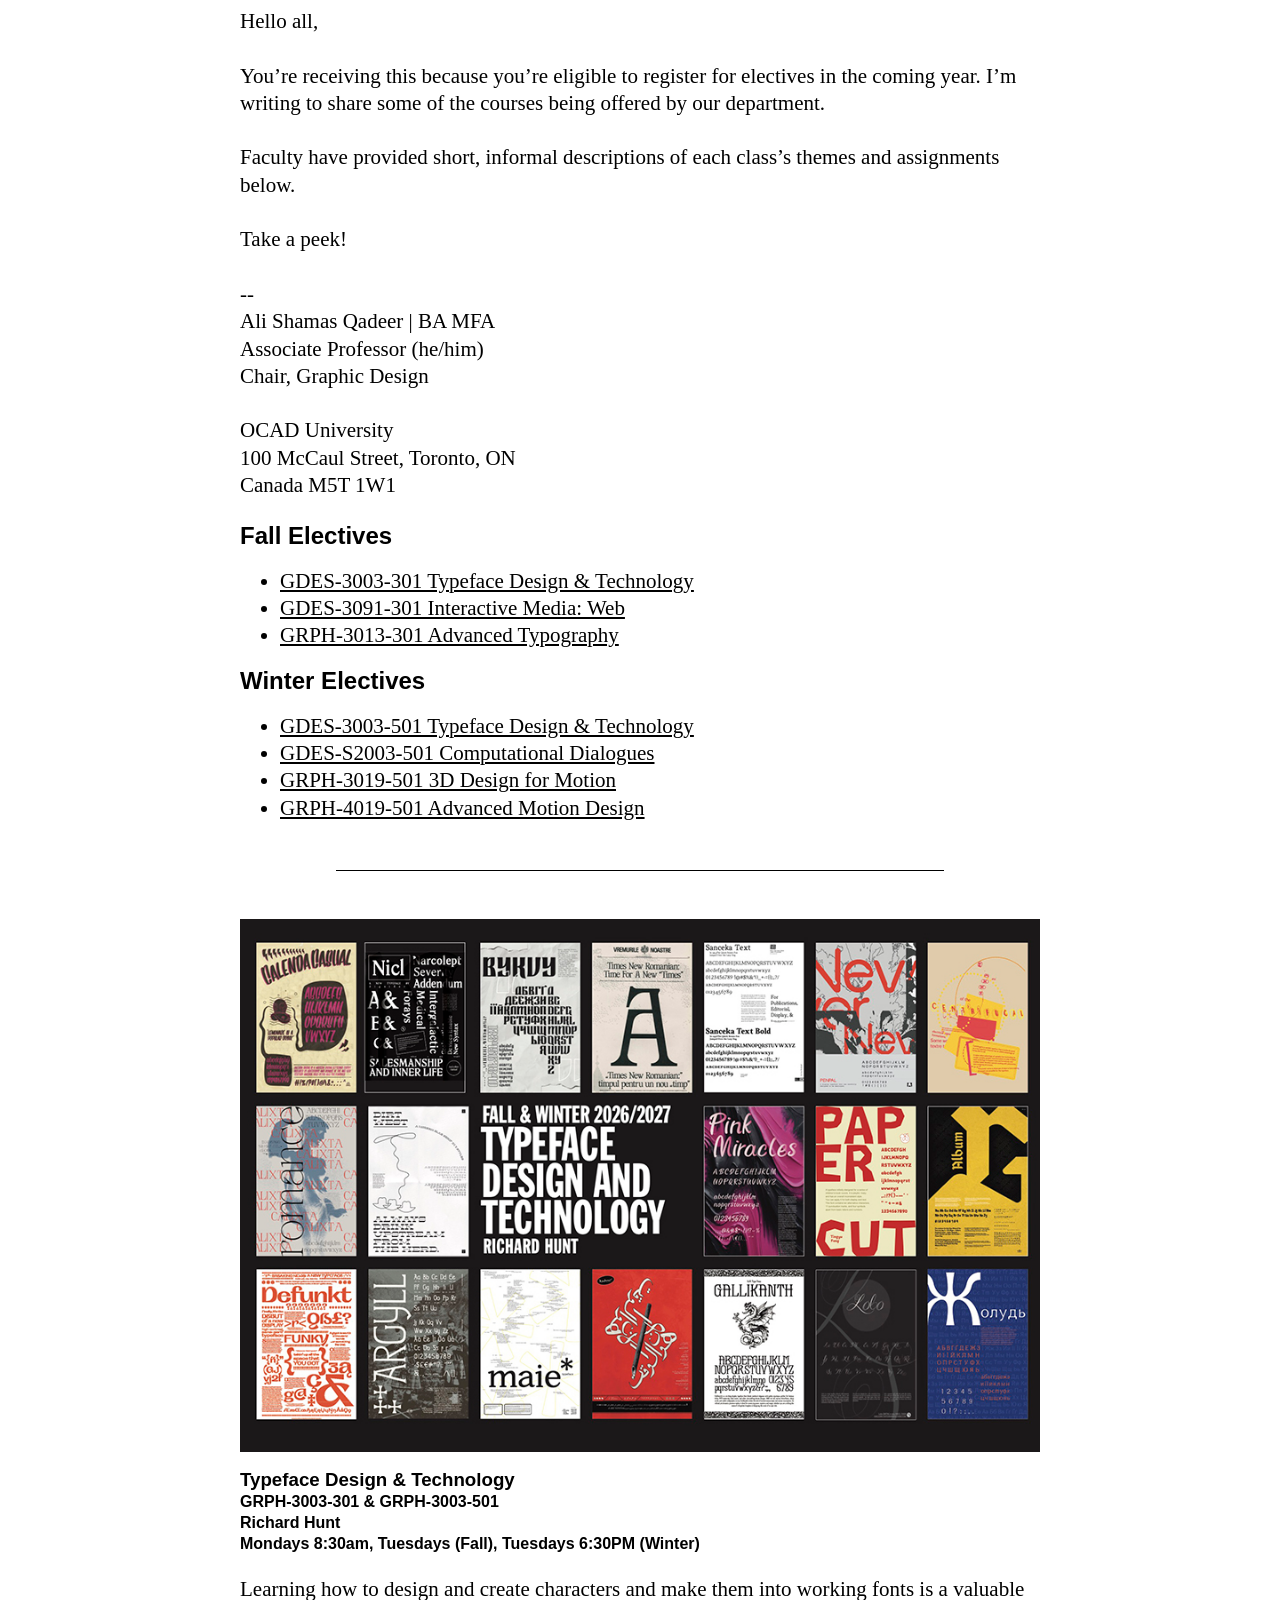
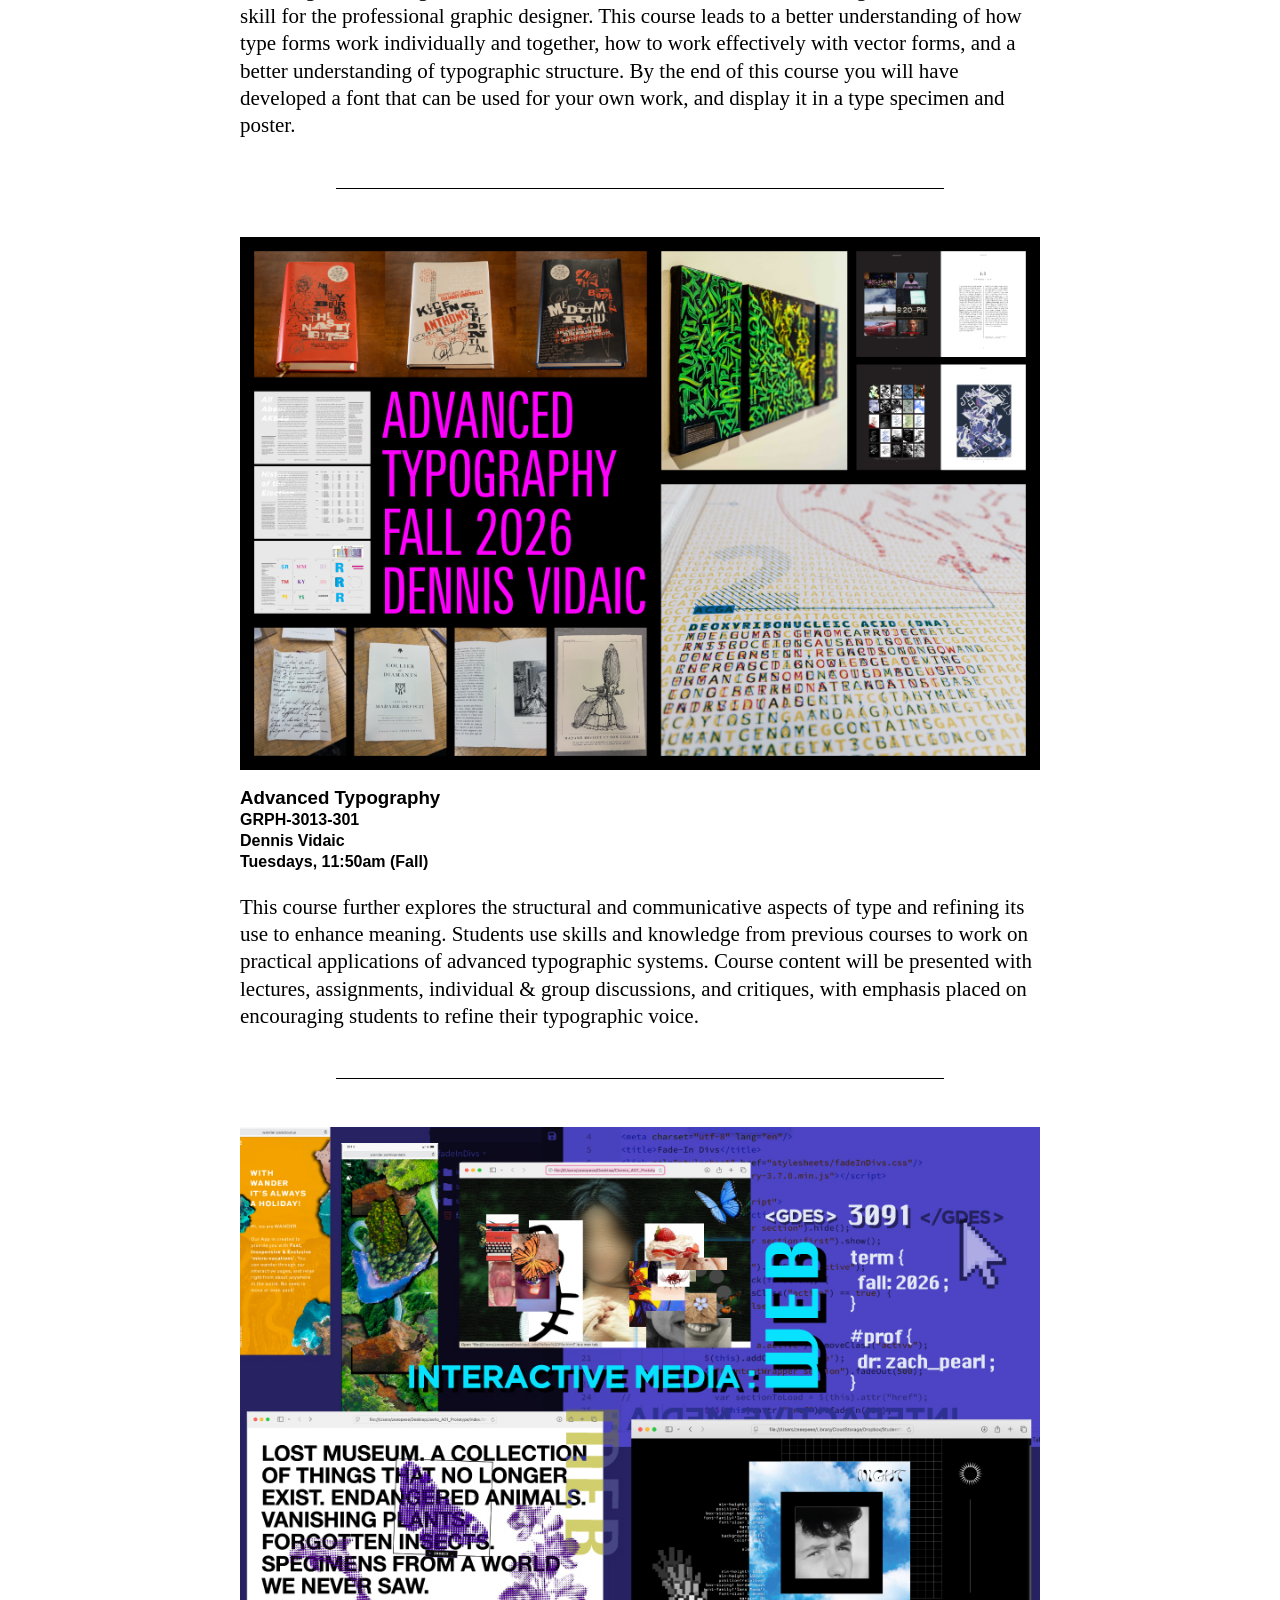
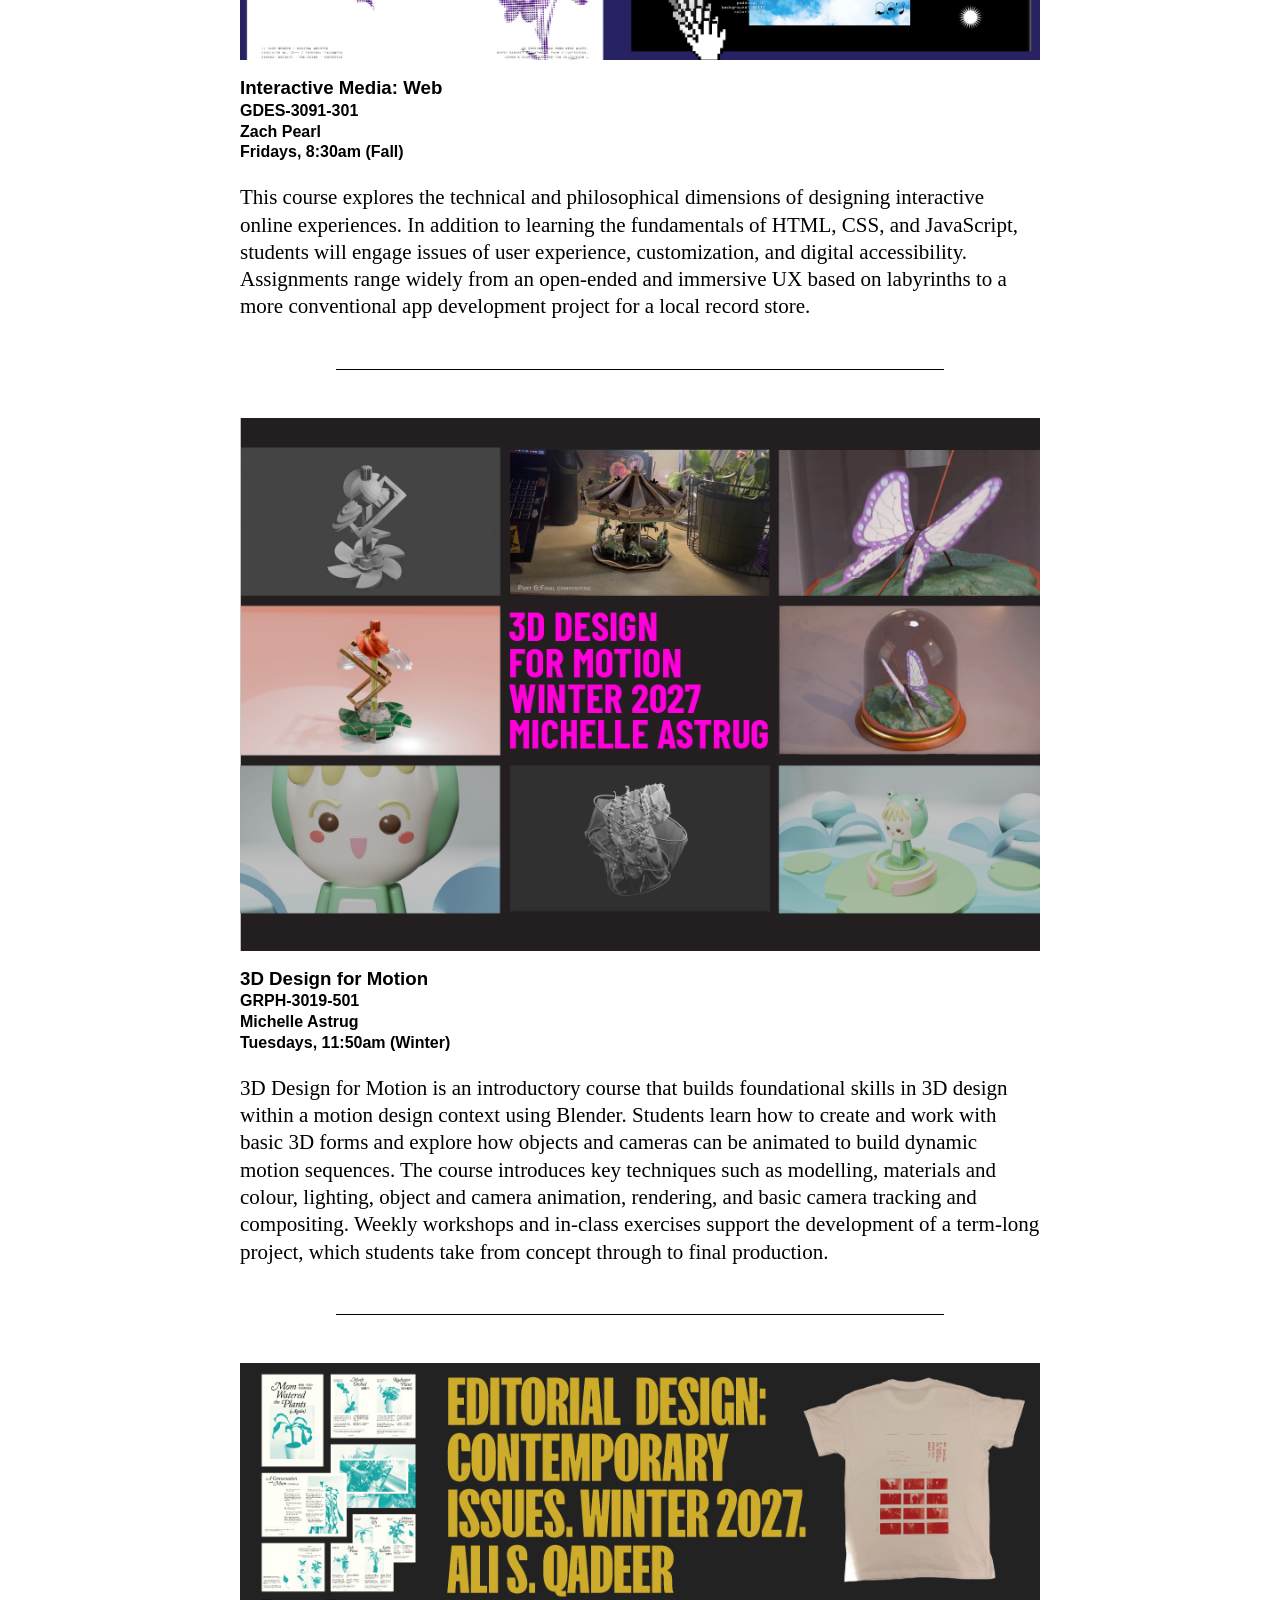
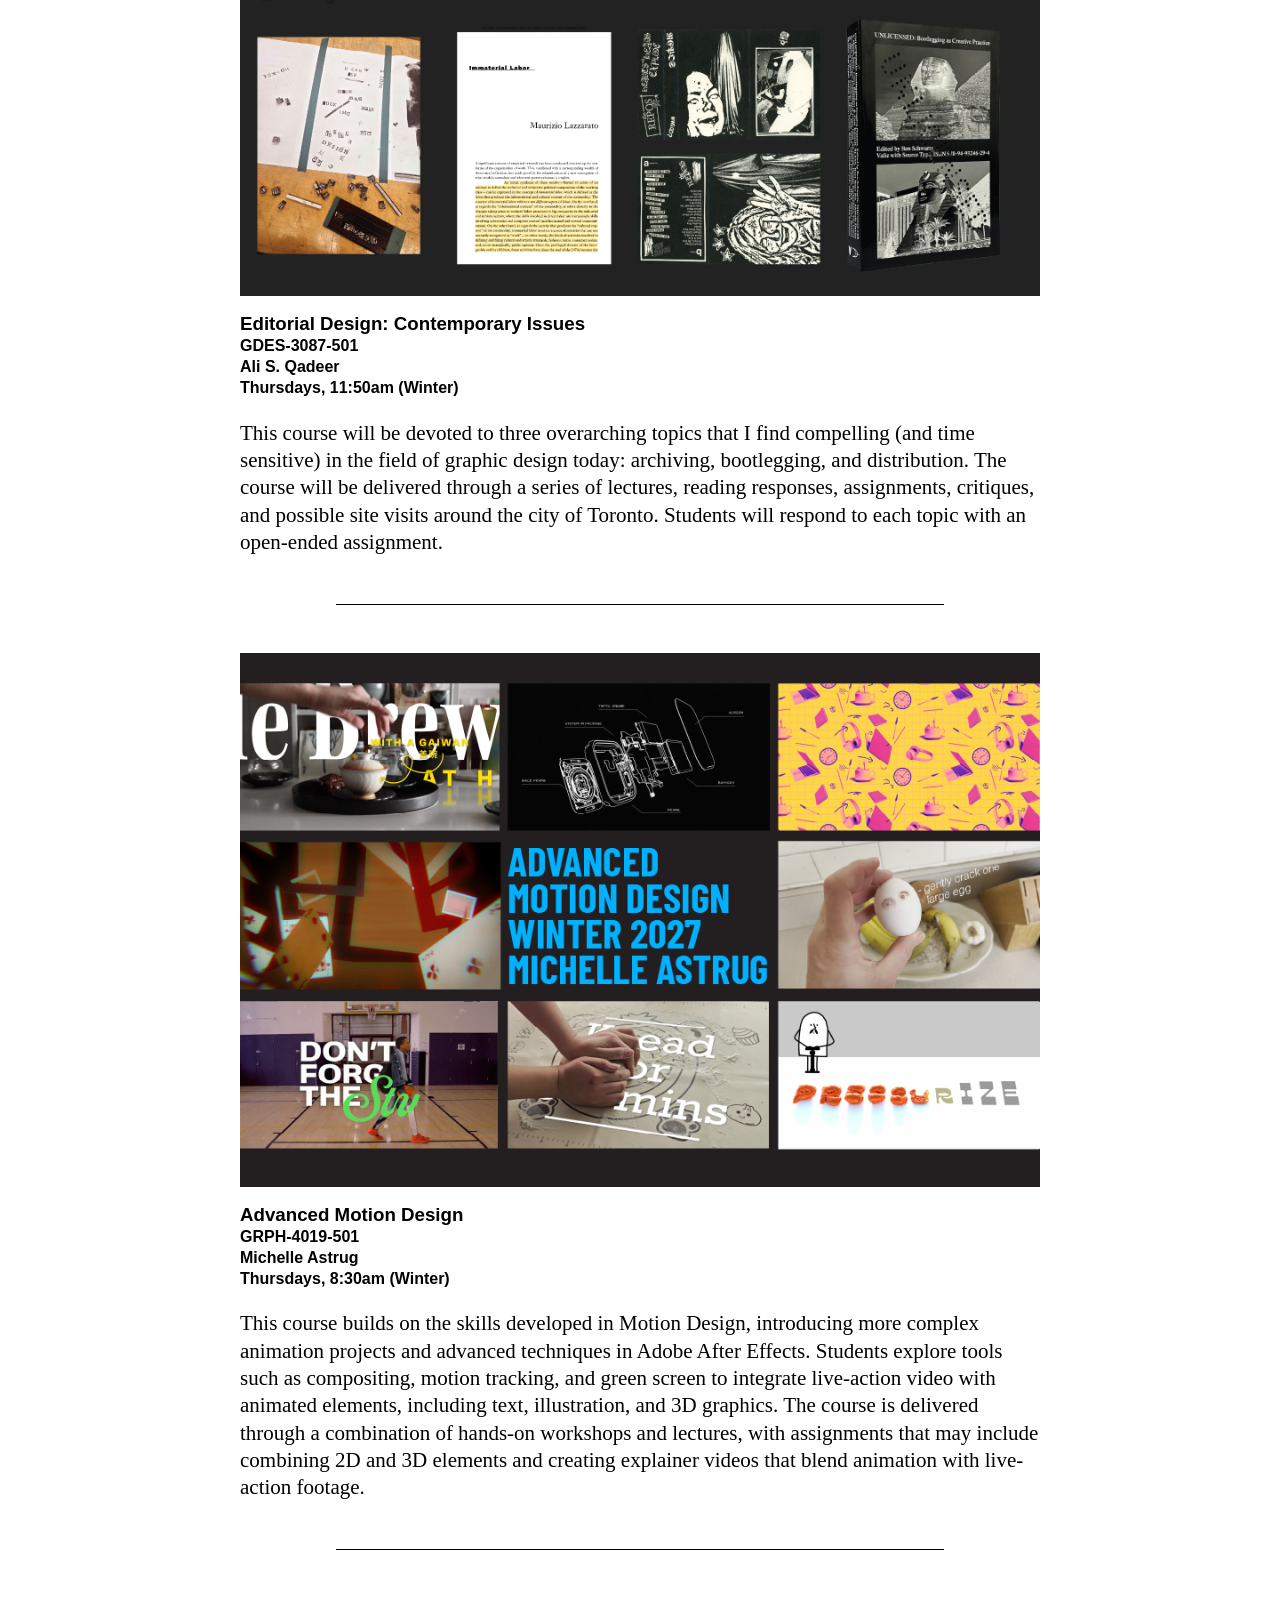
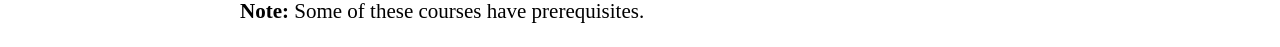
==== commit e60553a5: "done" ====
--- a/index.html
+++ b/index.html
@@ -1,50 +1,13 @@
 <html>
     <head>
-        <style>
-            body {
-                font-family:"Times New Roman", serif;
-                line-height:1.3;
-                
-            }
-
-
-            img {
-                max-width:100%;
-                margin-bottom:1em;
-            }
-
-            .container {
-                max-width:800px;
-                margin:auto;
-            }
-
-            h1, h2, h3, h4 {
-                margin: 0;
-                font-family:Arial, Helvetica, sans-serif
-            }
-
-            p {
-                margin-bottom:1em;
-                font-size:21px;
-            }
-
-            li {
-                font-size:21px;
-            }
-
-            hr {
-                border:none;
-                border-top:1px solid #000;
-                margin:3em 6em;
-            }
-        </style>
+        <link rel="stylesheet" href="css/main.css" />
     </head>
     <body>
         <div class="container">
             <p>
 Hello all,
 <br /><br />
-You’re receiving this because you’re eligible to register for electives in the coming year. I’m writing to share some of the courses being offered.
+You’re receiving this because you’re eligible to register for electives in the coming year. I’m writing to share some of the courses being offered by our department.
 <br /><br />
 Faculty have provided short, informal descriptions of each class’s themes and assignments below.
 <br /><br />
--- a/css/main.css
+++ b/css/main.css
@@ -0,0 +1,45 @@
+ body {
+                font-family:"Times New Roman", serif;
+                line-height:1.3;
+                
+            }
+
+            a:link,
+            a:visited {
+                color:inherit;
+            }
+
+            a:hover, a:active {
+                text-decoration: none;;
+            }
+
+
+            img {
+                max-width:100%;
+                margin-bottom:1em;
+            }
+
+            .container {
+                max-width:800px;
+                margin:auto;
+            }
+
+            h1, h2, h3, h4 {
+                margin: 0;
+                font-family:Arial, Helvetica, sans-serif
+            }
+
+            p {
+                margin-bottom:1em;
+                font-size:21px;
+            }
+
+            li {
+                font-size:21px;
+            }
+
+            hr {
+                border:none;
+                border-top:1px solid #000;
+                margin:3em 6em;
+            }
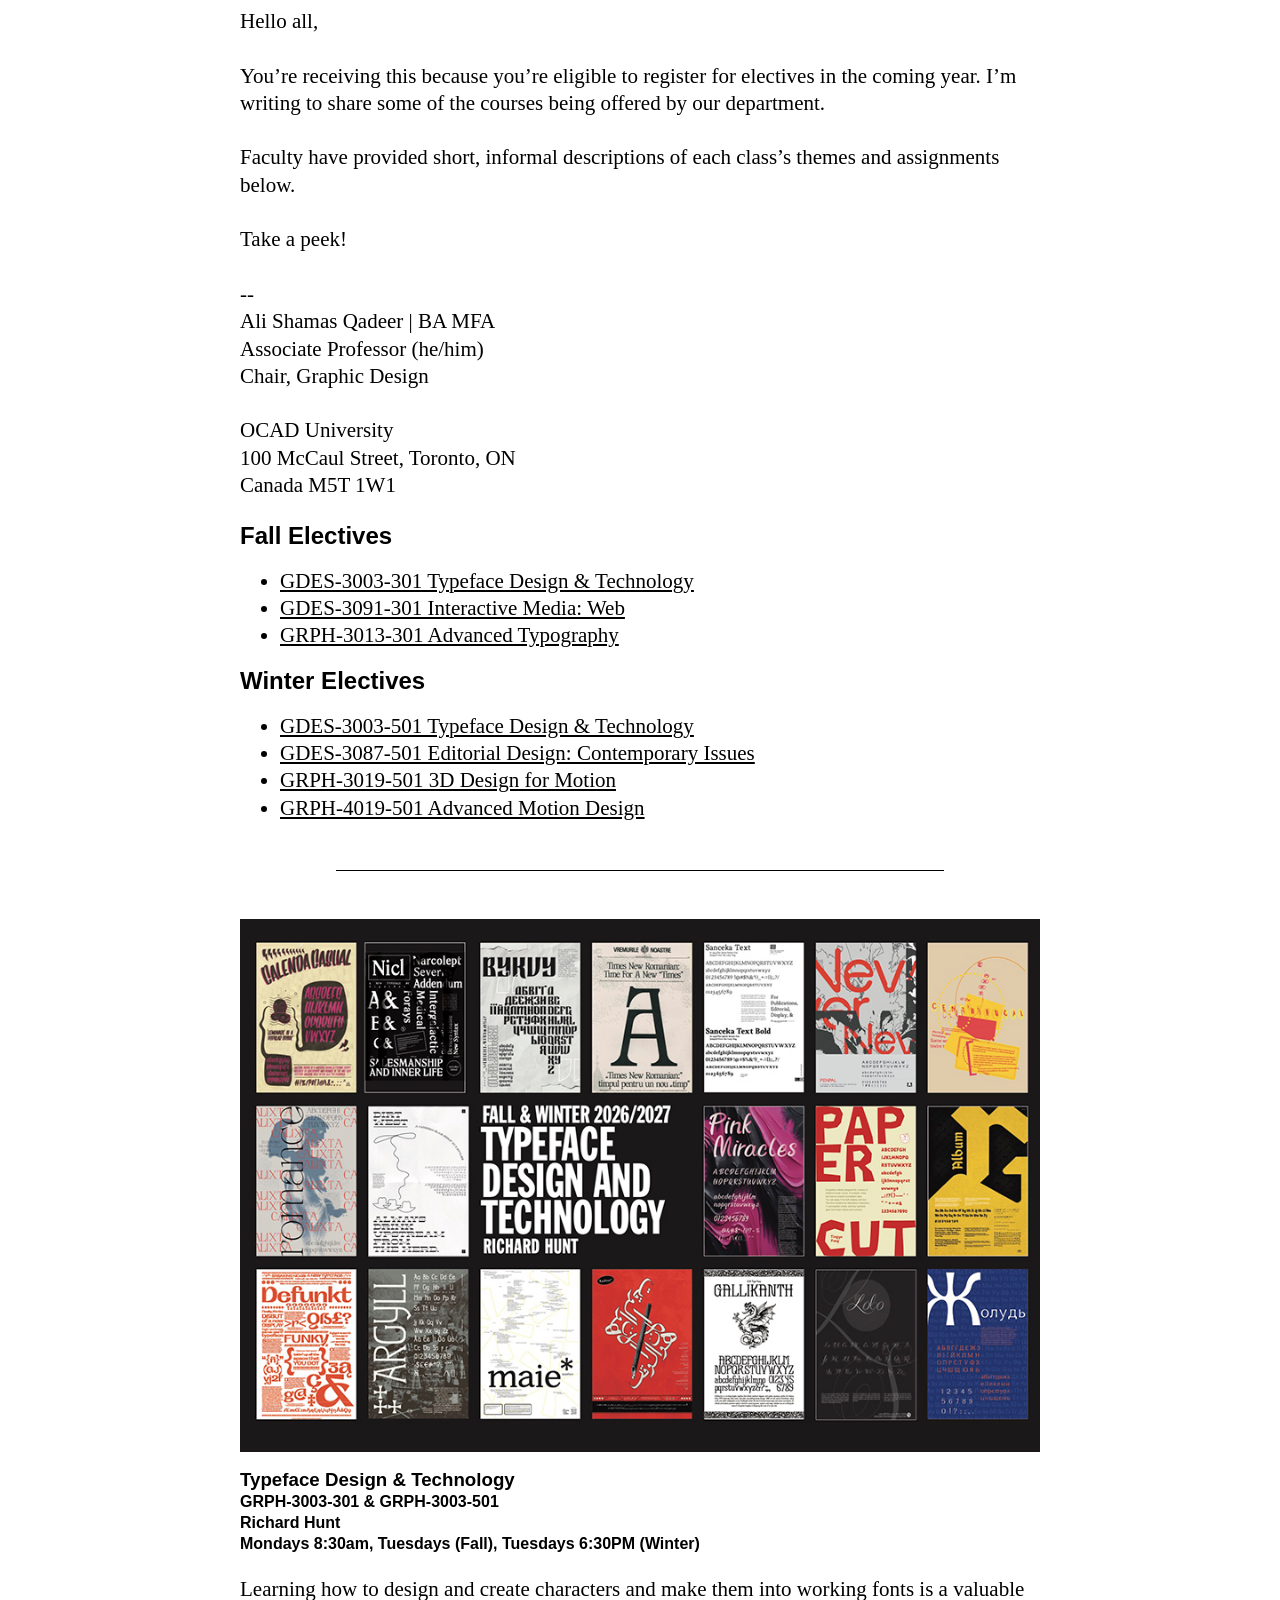
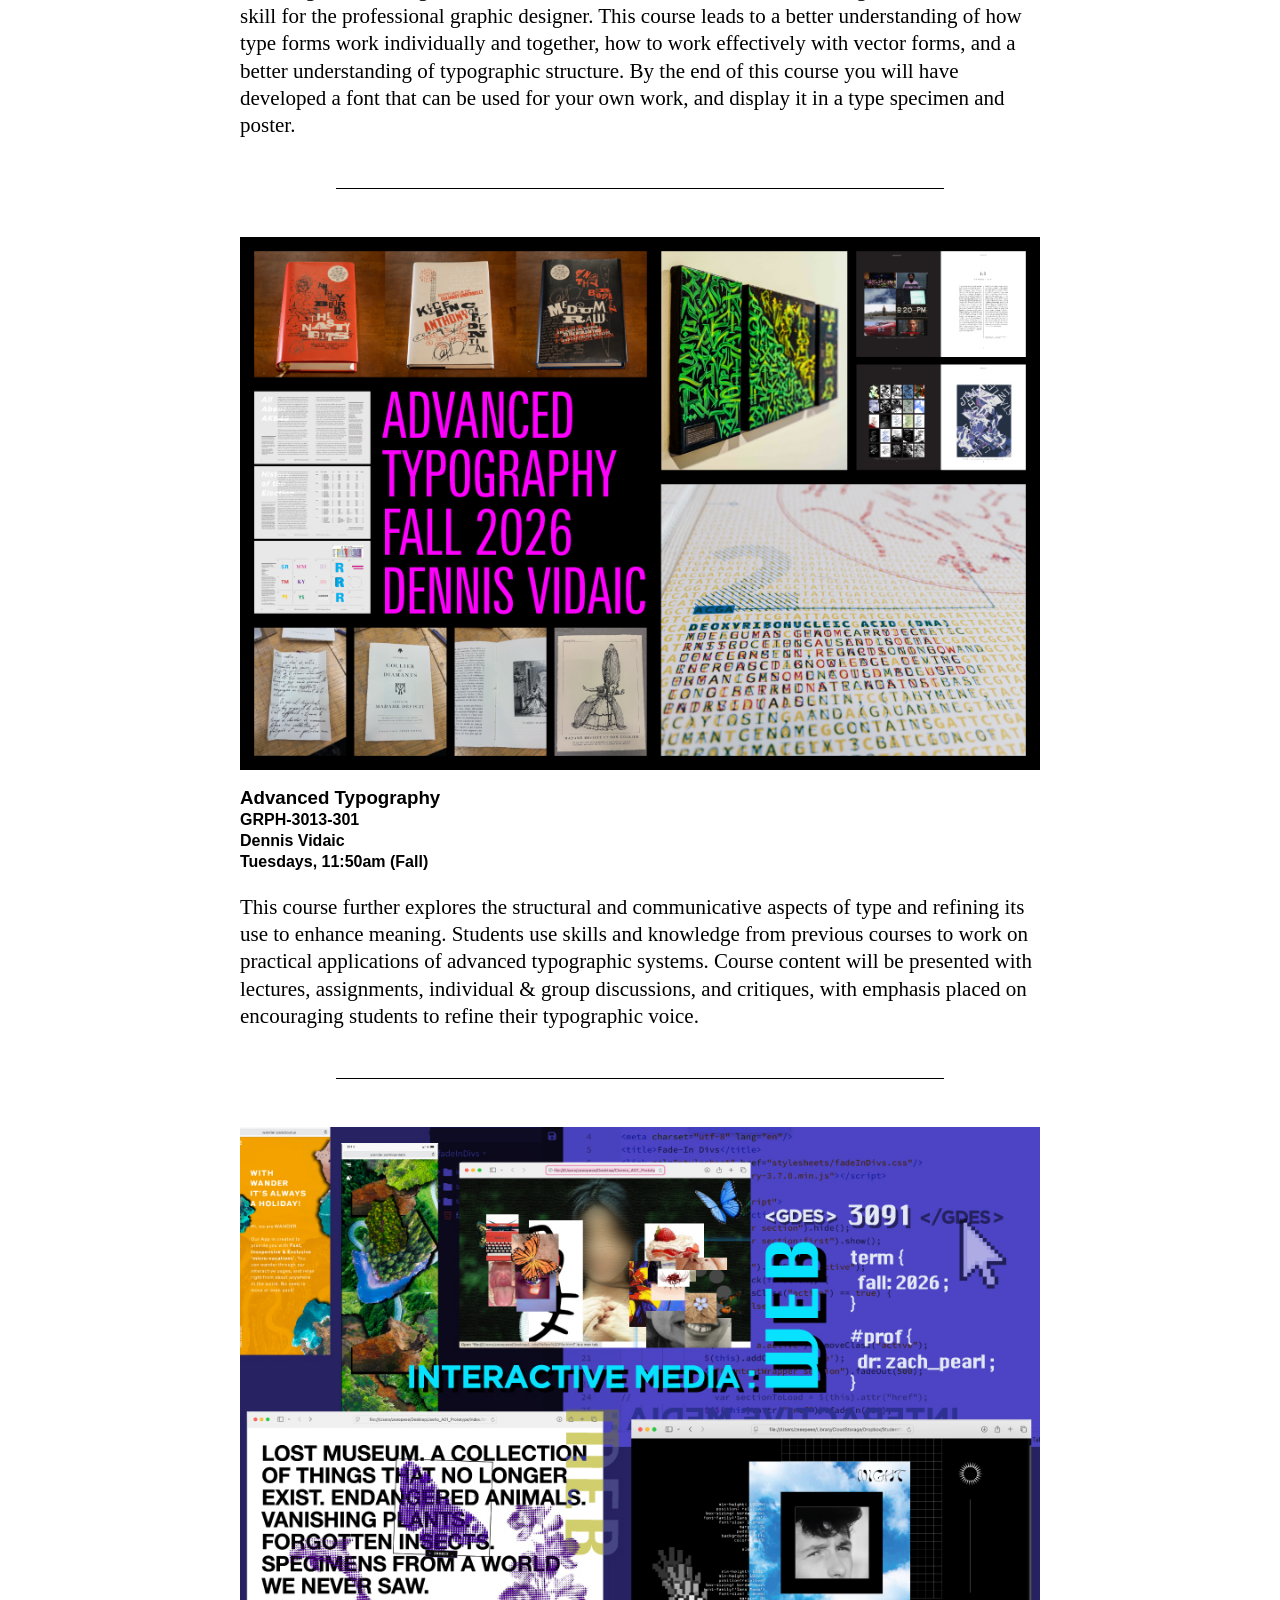
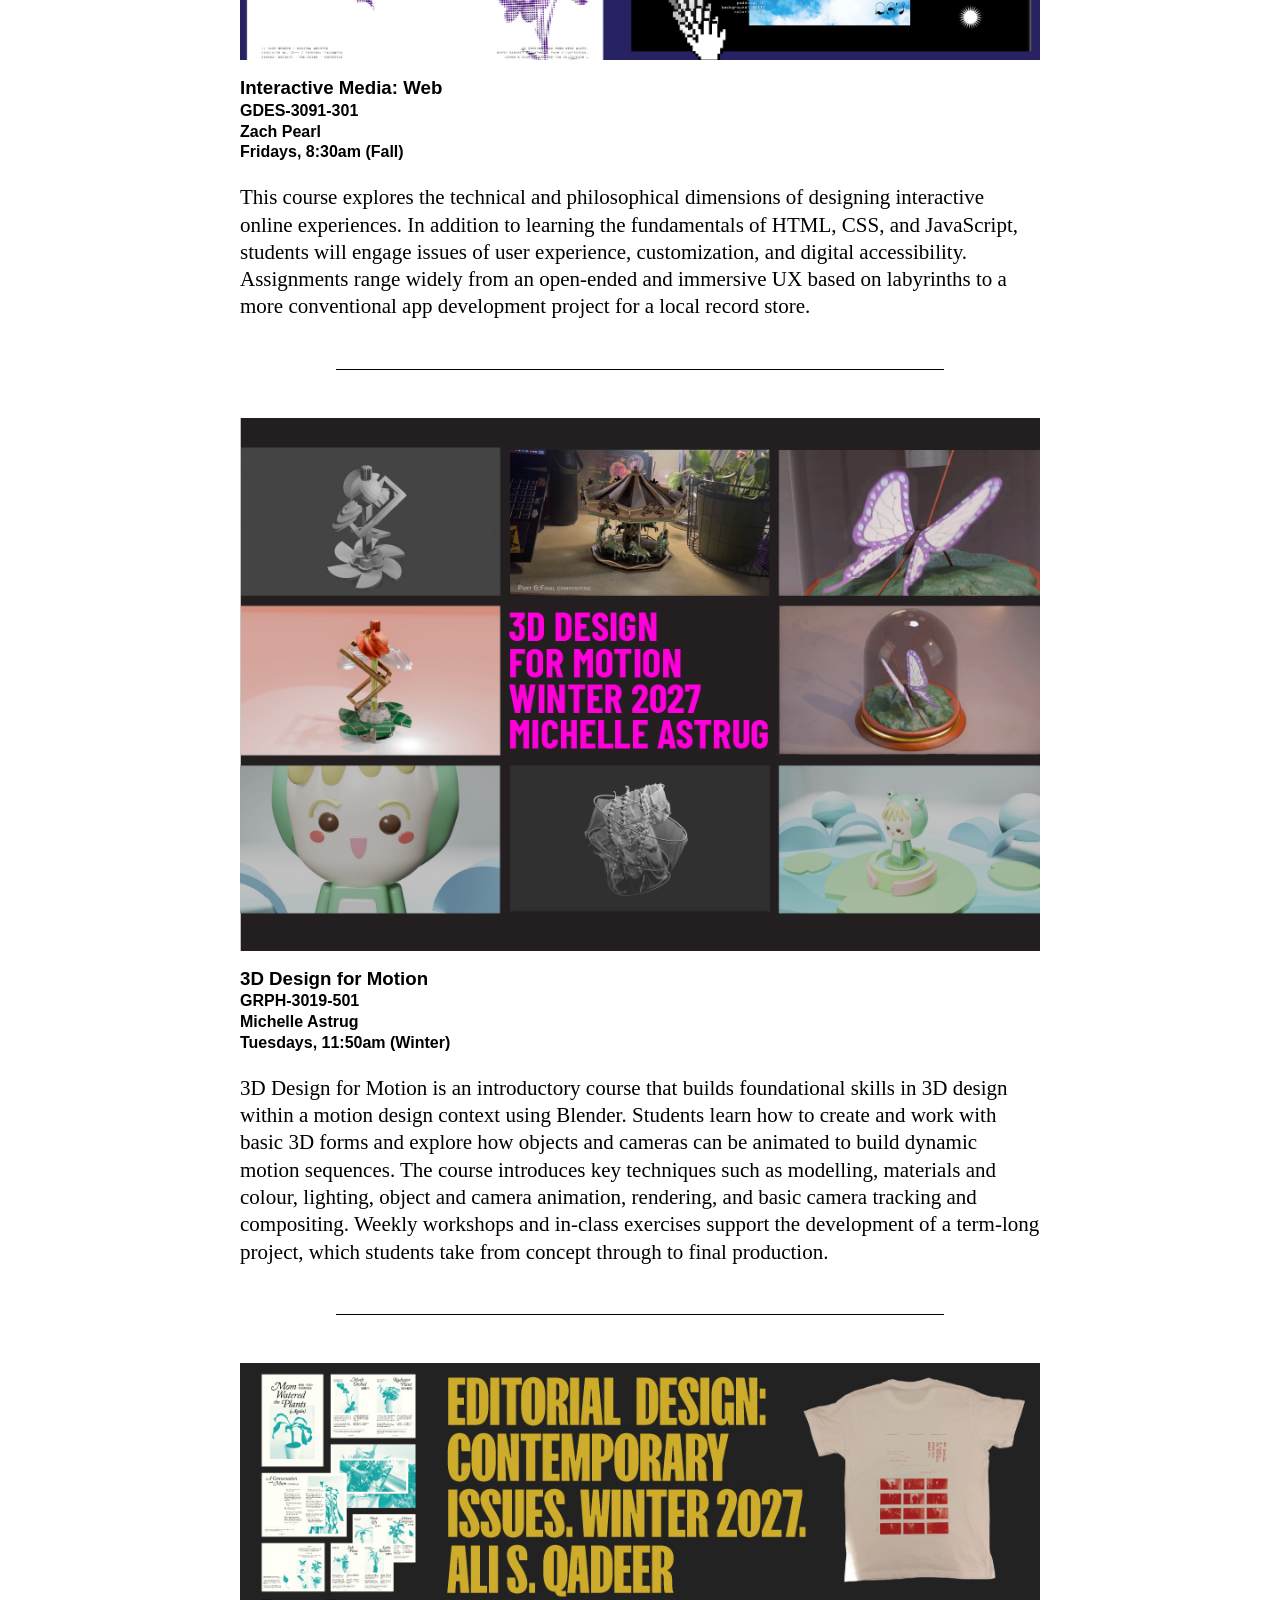
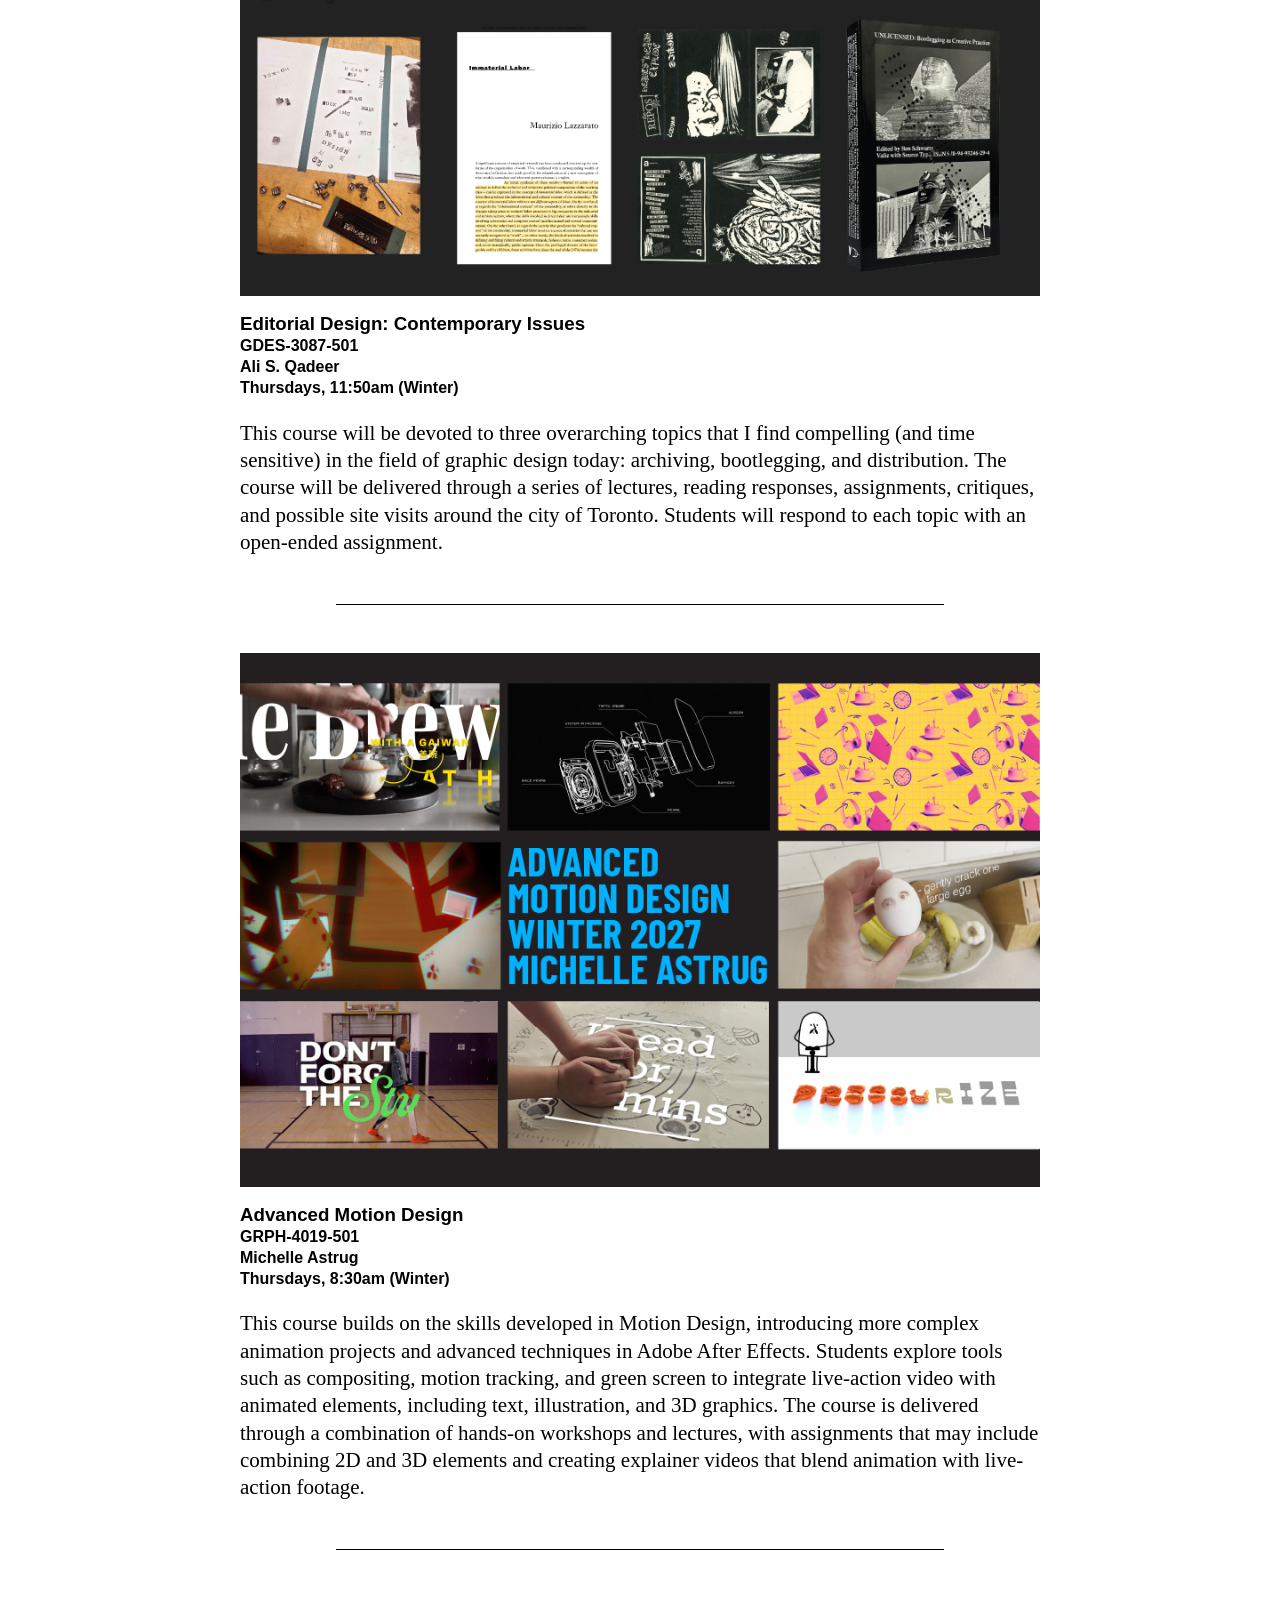
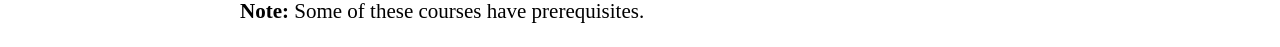
==== commit f1b00c65: "Update index.html" ====
--- a/index.html
+++ b/index.html
@@ -24,6 +24,7 @@
 </p>
 
 
+
 <h2>Fall Electives</h2>
 <ul>
 <li><a href="#GDES-3003">GDES-3003-301 Typeface Design & Technology</a></li>
@@ -36,11 +37,12 @@
 <ul>
 <li><a href="#GDES-3003">GDES-3003-501 Typeface Design & Technology</a></li>
 <!-- <li><a href="#GDES-3008-501">GDES-3008-501 Strategic Branding: Institution</a></li> 
-<li><a href="#GDES-3087-501">GDES-3087-501 Editorial Design: Contemporary Issues</a></li>
+--><li><a href="#GDES-3087-501">GDES-3087-501 Editorial Design: Contemporary Issues</a></li>
+<!--
 <li><a href="#GDES-3091-501">GDES-3091-501 Interactive Media: Web</a></li>
 <li><a href="#GDES-3092-501">GDES-3092-501 Interactive Media: Space</a></li>
-<li><a href="#GDES-3103-501">GDES-3103-501 Information Visualization 1</a></li>-->
-<li><a href="#GDES-S2003-501">GDES-S2003-501 Computational Dialogues</a></li>
+<li><a href="#GDES-3103-501">GDES-3103-501 Information Visualization 1</a></li>
+<li><a href="#GDES-S2003-501">GDES-S2003-501 Computational Dialogues</a></li>-->
 <li><a href="#GRPH-3019-501">GRPH-3019-501 3D Design for Motion</a></li>
 <li><a href="#GRPH-4019-501">GRPH-4019-501 Advanced Motion Design</a></li>
 </ul>
